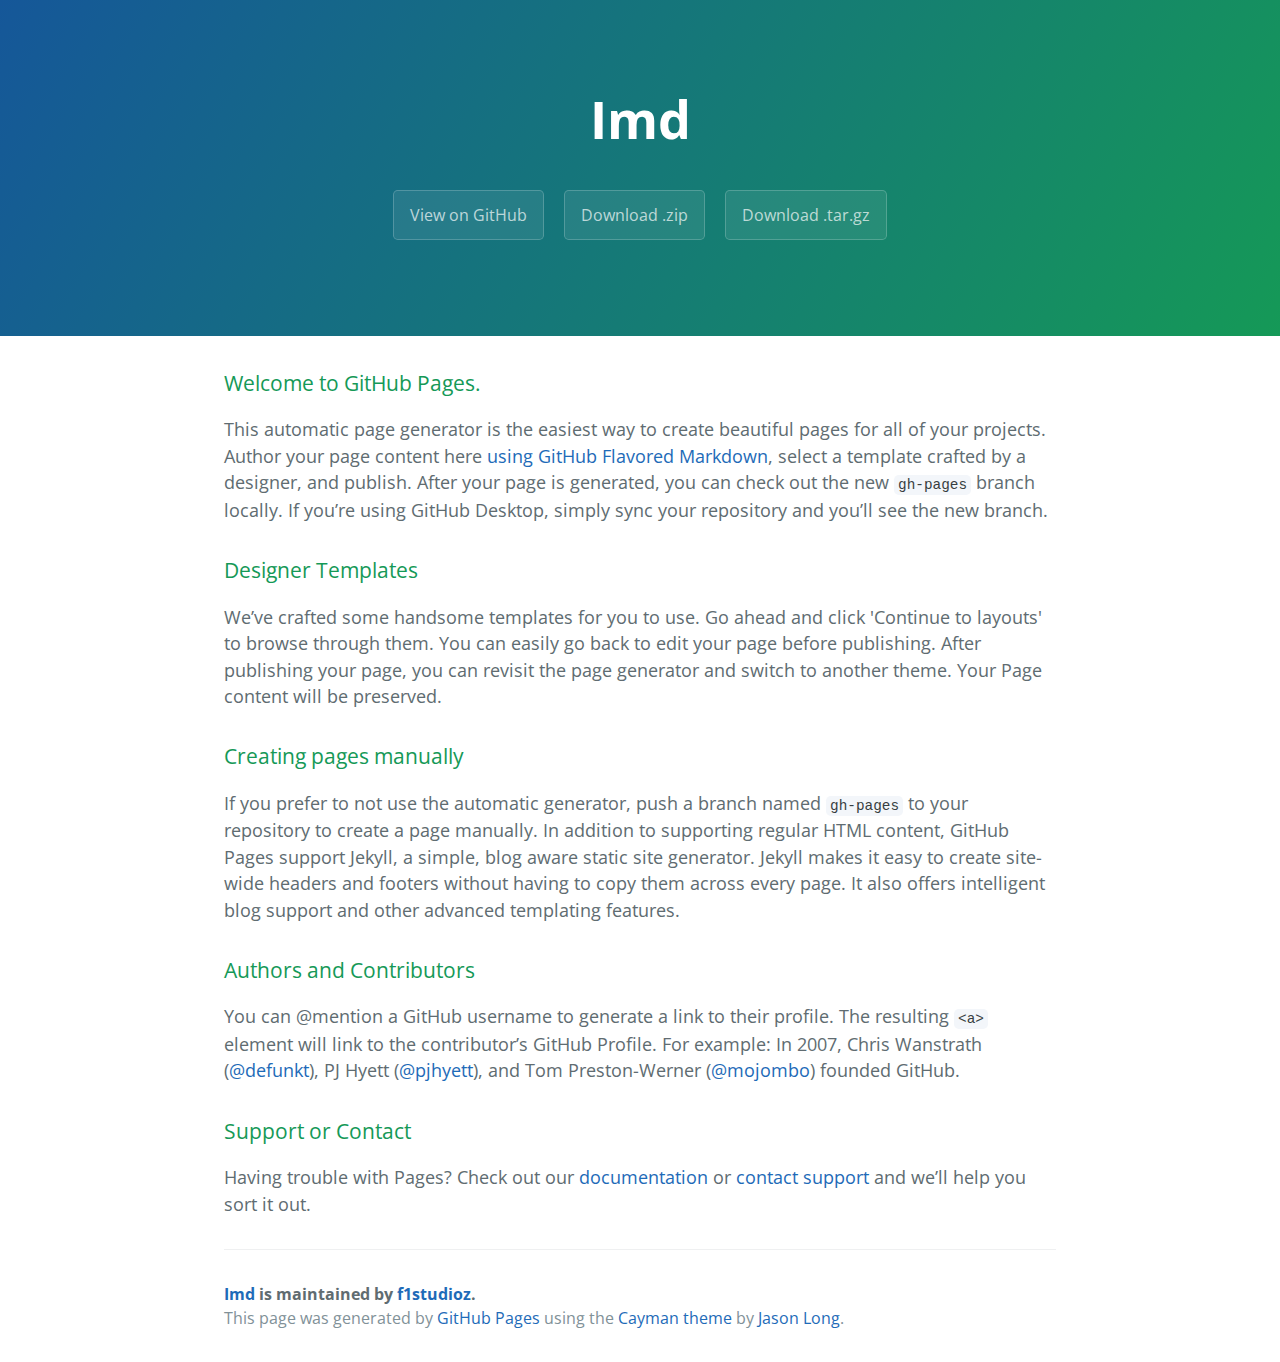
==== index.html @ 75d62f0d "Create gh-pages branch via GitHub" ====
<!DOCTYPE html>
<html lang="en-us">
  <head>
    <meta charset="UTF-8">
    <title>Imd by f1studioz</title>
    <meta name="viewport" content="width=device-width, initial-scale=1">
    <link rel="stylesheet" type="text/css" href="stylesheets/normalize.css" media="screen">
    <link href='https://fonts.googleapis.com/css?family=Open+Sans:400,700' rel='stylesheet' type='text/css'>
    <link rel="stylesheet" type="text/css" href="stylesheets/stylesheet.css" media="screen">
    <link rel="stylesheet" type="text/css" href="stylesheets/github-light.css" media="screen">
  </head>
  <body>
    <section class="page-header">
      <h1 class="project-name">Imd</h1>
      <h2 class="project-tagline"></h2>
      <a href="https://github.com/f1studioz/IMD" class="btn">View on GitHub</a>
      <a href="https://github.com/f1studioz/IMD/zipball/master" class="btn">Download .zip</a>
      <a href="https://github.com/f1studioz/IMD/tarball/master" class="btn">Download .tar.gz</a>
    </section>

    <section class="main-content">
      <h3>
<a id="welcome-to-github-pages" class="anchor" href="#welcome-to-github-pages" aria-hidden="true"><span aria-hidden="true" class="octicon octicon-link"></span></a>Welcome to GitHub Pages.</h3>

<p>This automatic page generator is the easiest way to create beautiful pages for all of your projects. Author your page content here <a href="https://guides.github.com/features/mastering-markdown/">using GitHub Flavored Markdown</a>, select a template crafted by a designer, and publish. After your page is generated, you can check out the new <code>gh-pages</code> branch locally. If you’re using GitHub Desktop, simply sync your repository and you’ll see the new branch.</p>

<h3>
<a id="designer-templates" class="anchor" href="#designer-templates" aria-hidden="true"><span aria-hidden="true" class="octicon octicon-link"></span></a>Designer Templates</h3>

<p>We’ve crafted some handsome templates for you to use. Go ahead and click 'Continue to layouts' to browse through them. You can easily go back to edit your page before publishing. After publishing your page, you can revisit the page generator and switch to another theme. Your Page content will be preserved.</p>

<h3>
<a id="creating-pages-manually" class="anchor" href="#creating-pages-manually" aria-hidden="true"><span aria-hidden="true" class="octicon octicon-link"></span></a>Creating pages manually</h3>

<p>If you prefer to not use the automatic generator, push a branch named <code>gh-pages</code> to your repository to create a page manually. In addition to supporting regular HTML content, GitHub Pages support Jekyll, a simple, blog aware static site generator. Jekyll makes it easy to create site-wide headers and footers without having to copy them across every page. It also offers intelligent blog support and other advanced templating features.</p>

<h3>
<a id="authors-and-contributors" class="anchor" href="#authors-and-contributors" aria-hidden="true"><span aria-hidden="true" class="octicon octicon-link"></span></a>Authors and Contributors</h3>

<p>You can @mention a GitHub username to generate a link to their profile. The resulting <code>&lt;a&gt;</code> element will link to the contributor’s GitHub Profile. For example: In 2007, Chris Wanstrath (<a href="https://github.com/defunkt" class="user-mention">@defunkt</a>), PJ Hyett (<a href="https://github.com/pjhyett" class="user-mention">@pjhyett</a>), and Tom Preston-Werner (<a href="https://github.com/mojombo" class="user-mention">@mojombo</a>) founded GitHub.</p>

<h3>
<a id="support-or-contact" class="anchor" href="#support-or-contact" aria-hidden="true"><span aria-hidden="true" class="octicon octicon-link"></span></a>Support or Contact</h3>

<p>Having trouble with Pages? Check out our <a href="https://help.github.com/pages">documentation</a> or <a href="https://github.com/contact">contact support</a> and we’ll help you sort it out.</p>

      <footer class="site-footer">
        <span class="site-footer-owner"><a href="https://github.com/f1studioz/IMD">Imd</a> is maintained by <a href="https://github.com/f1studioz">f1studioz</a>.</span>

        <span class="site-footer-credits">This page was generated by <a href="https://pages.github.com">GitHub Pages</a> using the <a href="https://github.com/jasonlong/cayman-theme">Cayman theme</a> by <a href="https://twitter.com/jasonlong">Jason Long</a>.</span>
      </footer>

    </section>

  
  </body>
</html>
---- stylesheets/stylesheet.css ----
* {
  box-sizing: border-box; }

body {
  padding: 0;
  margin: 0;
  font-family: "Open Sans", "Helvetica Neue", Helvetica, Arial, sans-serif;
  font-size: 16px;
  line-height: 1.5;
  color: #606c71; }

a {
  color: #1e6bb8;
  text-decoration: none; }
  a:hover {
    text-decoration: underline; }

.btn {
  display: inline-block;
  margin-bottom: 1rem;
  color: rgba(255, 255, 255, 0.7);
  background-color: rgba(255, 255, 255, 0.08);
  border-color: rgba(255, 255, 255, 0.2);
  border-style: solid;
  border-width: 1px;
  border-radius: 0.3rem;
  transition: color 0.2s, background-color 0.2s, border-color 0.2s; }
  .btn + .btn {
    margin-left: 1rem; }

.btn:hover {
  color: rgba(255, 255, 255, 0.8);
  text-decoration: none;
  background-color: rgba(255, 255, 255, 0.2);
  border-color: rgba(255, 255, 255, 0.3); }

@media screen and (min-width: 64em) {
  .btn {
    padding: 0.75rem 1rem; } }

@media screen and (min-width: 42em) and (max-width: 64em) {
  .btn {
    padding: 0.6rem 0.9rem;
    font-size: 0.9rem; } }

@media screen and (max-width: 42em) {
  .btn {
    display: block;
    width: 100%;
    padding: 0.75rem;
    font-size: 0.9rem; }
    .btn + .btn {
      margin-top: 1rem;
      margin-left: 0; } }

.page-header {
  color: #fff;
  text-align: center;
  background-color: #159957;
  background-image: linear-gradient(120deg, #155799, #159957); }

@media screen and (min-width: 64em) {
  .page-header {
    padding: 5rem 6rem; } }

@media screen and (min-width: 42em) and (max-width: 64em) {
  .page-header {
    padding: 3rem 4rem; } }

@media screen and (max-width: 42em) {
  .page-header {
    padding: 2rem 1rem; } }

.project-name {
  margin-top: 0;
  margin-bottom: 0.1rem; }

@media screen and (min-width: 64em) {
  .project-name {
    font-size: 3.25rem; } }

@media screen and (min-width: 42em) and (max-width: 64em) {
  .project-name {
    font-size: 2.25rem; } }

@media screen and (max-width: 42em) {
  .project-name {
    font-size: 1.75rem; } }

.project-tagline {
  margin-bottom: 2rem;
  font-weight: normal;
  opacity: 0.7; }

@media screen and (min-width: 64em) {
  .project-tagline {
    font-size: 1.25rem; } }

@media screen and (min-width: 42em) and (max-width: 64em) {
  .project-tagline {
    font-size: 1.15rem; } }

@media screen and (max-width: 42em) {
  .project-tagline {
    font-size: 1rem; } }

.main-content :first-child {
  margin-top: 0; }
.main-content img {
  max-width: 100%; }
.main-content h1, .main-content h2, .main-content h3, .main-content h4, .main-content h5, .main-content h6 {
  margin-top: 2rem;
  margin-bottom: 1rem;
  font-weight: normal;
  color: #159957; }
.main-content p {
  margin-bottom: 1em; }
.main-content code {
  padding: 2px 4px;
  font-family: Consolas, "Liberation Mono", Menlo, Courier, monospace;
  font-size: 0.9rem;
  color: #383e41;
  background-color: #f3f6fa;
  border-radius: 0.3rem; }
.main-content pre {
  padding: 0.8rem;
  margin-top: 0;
  margin-bottom: 1rem;
  font: 1rem Consolas, "Liberation Mono", Menlo, Courier, monospace;
  color: #567482;
  word-wrap: normal;
  background-color: #f3f6fa;
  border: solid 1px #dce6f0;
  border-radius: 0.3rem; }
  .main-content pre > code {
    padding: 0;
    margin: 0;
    font-size: 0.9rem;
    color: #567482;
    word-break: normal;
    white-space: pre;
    background: transparent;
    border: 0; }
.main-content .highlight {
  margin-bottom: 1rem; }
  .main-content .highlight pre {
    margin-bottom: 0;
    word-break: normal; }
.main-content .highlight pre, .main-content pre {
  padding: 0.8rem;
  overflow: auto;
  font-size: 0.9rem;
  line-height: 1.45;
  border-radius: 0.3rem; }
.main-content pre code, .main-content pre tt {
  display: inline;
  max-width: initial;
  padding: 0;
  margin: 0;
  overflow: initial;
  line-height: inherit;
  word-wrap: normal;
  background-color: transparent;
  border: 0; }
  .main-content pre code:before, .main-content pre code:after, .main-content pre tt:before, .main-content pre tt:after {
    content: normal; }
.main-content ul, .main-content ol {
  margin-top: 0; }
.main-content blockquote {
  padding: 0 1rem;
  margin-left: 0;
  color: #819198;
  border-left: 0.3rem solid #dce6f0; }
  .main-content blockquote > :first-child {
    margin-top: 0; }
  .main-content blockquote > :last-child {
    margin-bottom: 0; }
.main-content table {
  display: block;
  width: 100%;
  overflow: auto;
  word-break: normal;
  word-break: keep-all; }
  .main-content table th {
    font-weight: bold; }
  .main-content table th, .main-content table td {
    padding: 0.5rem 1rem;
    border: 1px solid #e9ebec; }
.main-content dl {
  padding: 0; }
  .main-content dl dt {
    padding: 0;
    margin-top: 1rem;
    font-size: 1rem;
    font-weight: bold; }
  .main-content dl dd {
    padding: 0;
    margin-bottom: 1rem; }
.main-content hr {
  height: 2px;
  padding: 0;
  margin: 1rem 0;
  background-color: #eff0f1;
  border: 0; }

@media screen and (min-width: 64em) {
  .main-content {
    max-width: 64rem;
    padding: 2rem 6rem;
    margin: 0 auto;
    font-size: 1.1rem; } }

@media screen and (min-width: 42em) and (max-width: 64em) {
  .main-content {
    padding: 2rem 4rem;
    font-size: 1.1rem; } }

@media screen and (max-width: 42em) {
  .main-content {
    padding: 2rem 1rem;
    font-size: 1rem; } }

.site-footer {
  padding-top: 2rem;
  margin-top: 2rem;
  border-top: solid 1px #eff0f1; }

.site-footer-owner {
  display: block;
  font-weight: bold; }

.site-footer-credits {
  color: #819198; }

@media screen and (min-width: 64em) {
  .site-footer {
    font-size: 1rem; } }

@media screen and (min-width: 42em) and (max-width: 64em) {
  .site-footer {
    font-size: 1rem; } }

@media screen and (max-width: 42em) {
  .site-footer {
    font-size: 0.9rem; } }
---- stylesheets/github-light.css ----
/*
The MIT License (MIT)

Copyright (c) 2016 GitHub, Inc.

Permission is hereby granted, free of charge, to any person obtaining a copy
of this software and associated documentation files (the "Software"), to deal
in the Software without restriction, including without limitation the rights
to use, copy, modify, merge, publish, distribute, sublicense, and/or sell
copies of the Software, and to permit persons to whom the Software is
furnished to do so, subject to the following conditions:

The above copyright notice and this permission notice shall be included in all
copies or substantial portions of the Software.

THE SOFTWARE IS PROVIDED "AS IS", WITHOUT WARRANTY OF ANY KIND, EXPRESS OR
IMPLIED, INCLUDING BUT NOT LIMITED TO THE WARRANTIES OF MERCHANTABILITY,
FITNESS FOR A PARTICULAR PURPOSE AND NONINFRINGEMENT. IN NO EVENT SHALL THE
AUTHORS OR COPYRIGHT HOLDERS BE LIABLE FOR ANY CLAIM, DAMAGES OR OTHER
LIABILITY, WHETHER IN AN ACTION OF CONTRACT, TORT OR OTHERWISE, ARISING FROM,
OUT OF OR IN CONNECTION WITH THE SOFTWARE OR THE USE OR OTHER DEALINGS IN THE
SOFTWARE.

*/

.pl-c /* comment */ {
  color: #969896;
}

.pl-c1 /* constant, variable.other.constant, support, meta.property-name, support.constant, support.variable, meta.module-reference, markup.raw, meta.diff.header */,
.pl-s .pl-v /* string variable */ {
  color: #0086b3;
}

.pl-e /* entity */,
.pl-en /* entity.name */ {
  color: #795da3;
}

.pl-smi /* variable.parameter.function, storage.modifier.package, storage.modifier.import, storage.type.java, variable.other */,
.pl-s .pl-s1 /* string source */ {
  color: #333;
}

.pl-ent /* entity.name.tag */ {
  color: #63a35c;
}

.pl-k /* keyword, storage, storage.type */ {
  color: #a71d5d;
}

.pl-s /* string */,
.pl-pds /* punctuation.definition.string, string.regexp.character-class */,
.pl-s .pl-pse .pl-s1 /* string punctuation.section.embedded source */,
.pl-sr /* string.regexp */,
.pl-sr .pl-cce /* string.regexp constant.character.escape */,
.pl-sr .pl-sre /* string.regexp source.ruby.embedded */,
.pl-sr .pl-sra /* string.regexp string.regexp.arbitrary-repitition */ {
  color: #183691;
}

.pl-v /* variable */ {
  color: #ed6a43;
}

.pl-id /* invalid.deprecated */ {
  color: #b52a1d;
}

.pl-ii /* invalid.illegal */ {
  color: #f8f8f8;
  background-color: #b52a1d;
}

.pl-sr .pl-cce /* string.regexp constant.character.escape */ {
  font-weight: bold;
  color: #63a35c;
}

.pl-ml /* markup.list */ {
  color: #693a17;
}

.pl-mh /* markup.heading */,
.pl-mh .pl-en /* markup.heading entity.name */,
.pl-ms /* meta.separator */ {
  font-weight: bold;
  color: #1d3e81;
}

.pl-mq /* markup.quote */ {
  color: #008080;
}

.pl-mi /* markup.italic */ {
  font-style: italic;
  color: #333;
}

.pl-mb /* markup.bold */ {
  font-weight: bold;
  color: #333;
}

.pl-md /* markup.deleted, meta.diff.header.from-file */ {
  color: #bd2c00;
  background-color: #ffecec;
}

.pl-mi1 /* markup.inserted, meta.diff.header.to-file */ {
  color: #55a532;
  background-color: #eaffea;
}

.pl-mdr /* meta.diff.range */ {
  font-weight: bold;
  color: #795da3;
}

.pl-mo /* meta.output */ {
  color: #1d3e81;
}
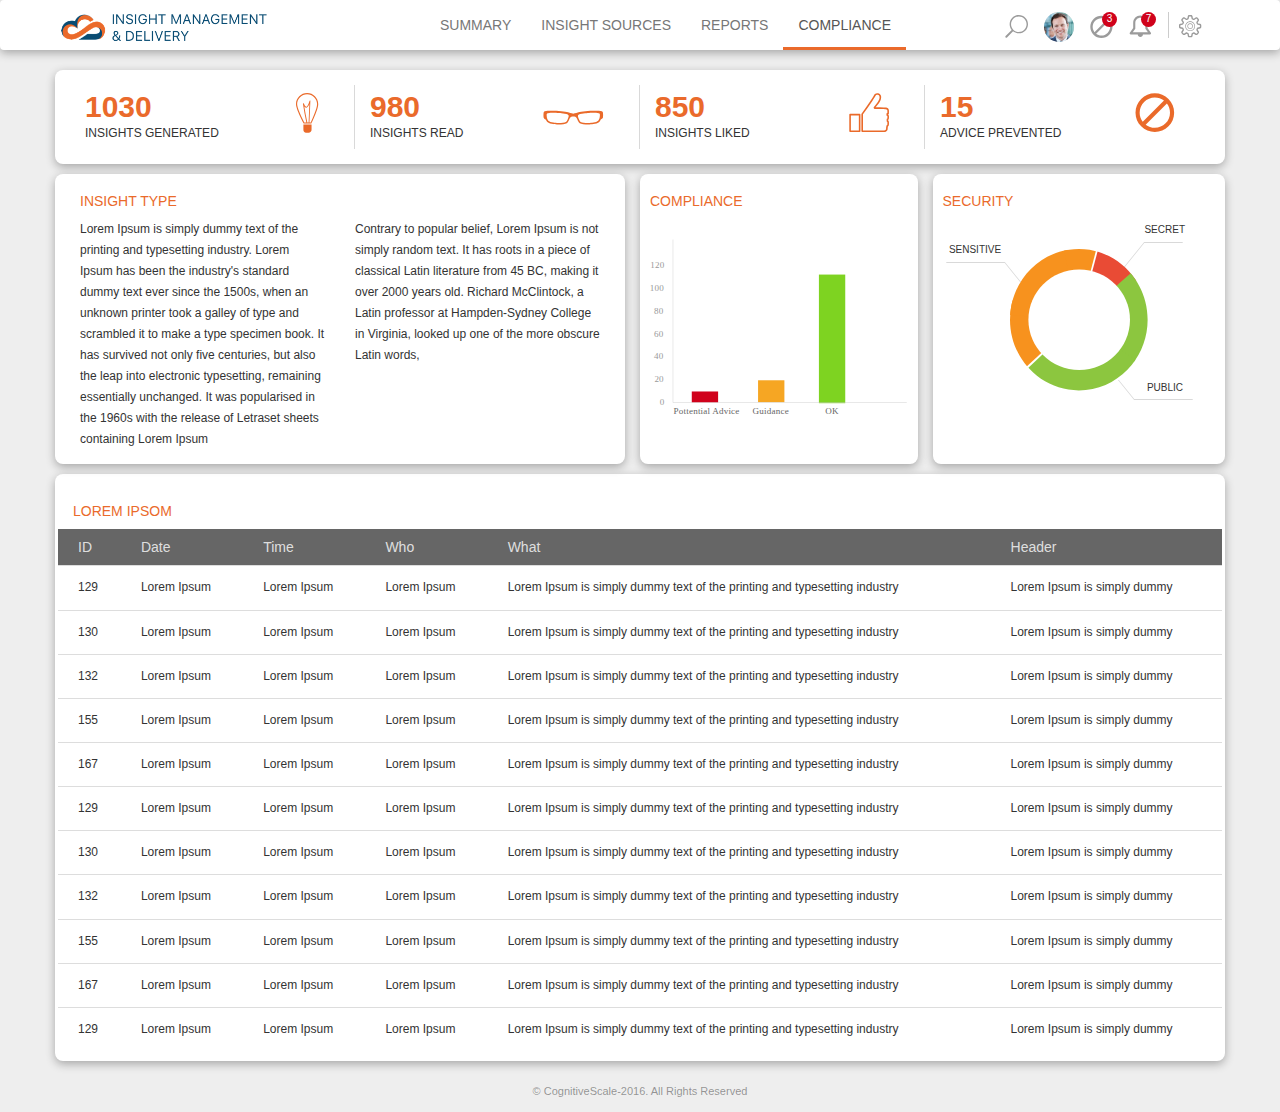
==== commit ae8f3f39: "Add files via upload" ====
--- a/index.html
+++ b/index.html
@@ -1,57 +1,252 @@
-<!DOCTYPE html>
-<html lang="en-us">
-  <head>
-    <meta charset="UTF-8">
-    <title>Imd by f1studioz</title>
-    <meta name="viewport" content="width=device-width, initial-scale=1">
-    <link rel="stylesheet" type="text/css" href="stylesheets/normalize.css" media="screen">
-    <link href='https://fonts.googleapis.com/css?family=Open+Sans:400,700' rel='stylesheet' type='text/css'>
-    <link rel="stylesheet" type="text/css" href="stylesheets/stylesheet.css" media="screen">
-    <link rel="stylesheet" type="text/css" href="stylesheets/github-light.css" media="screen">
-  </head>
-  <body>
-    <section class="page-header">
-      <h1 class="project-name">Imd</h1>
-      <h2 class="project-tagline"></h2>
-      <a href="https://github.com/f1studioz/IMD" class="btn">View on GitHub</a>
-      <a href="https://github.com/f1studioz/IMD/zipball/master" class="btn">Download .zip</a>
-      <a href="https://github.com/f1studioz/IMD/tarball/master" class="btn">Download .tar.gz</a>
-    </section>
-
-    <section class="main-content">
-      <h3>
-<a id="welcome-to-github-pages" class="anchor" href="#welcome-to-github-pages" aria-hidden="true"><span aria-hidden="true" class="octicon octicon-link"></span></a>Welcome to GitHub Pages.</h3>
-
-<p>This automatic page generator is the easiest way to create beautiful pages for all of your projects. Author your page content here <a href="https://guides.github.com/features/mastering-markdown/">using GitHub Flavored Markdown</a>, select a template crafted by a designer, and publish. After your page is generated, you can check out the new <code>gh-pages</code> branch locally. If you’re using GitHub Desktop, simply sync your repository and you’ll see the new branch.</p>
-
-<h3>
-<a id="designer-templates" class="anchor" href="#designer-templates" aria-hidden="true"><span aria-hidden="true" class="octicon octicon-link"></span></a>Designer Templates</h3>
-
-<p>We’ve crafted some handsome templates for you to use. Go ahead and click 'Continue to layouts' to browse through them. You can easily go back to edit your page before publishing. After publishing your page, you can revisit the page generator and switch to another theme. Your Page content will be preserved.</p>
-
-<h3>
-<a id="creating-pages-manually" class="anchor" href="#creating-pages-manually" aria-hidden="true"><span aria-hidden="true" class="octicon octicon-link"></span></a>Creating pages manually</h3>
-
-<p>If you prefer to not use the automatic generator, push a branch named <code>gh-pages</code> to your repository to create a page manually. In addition to supporting regular HTML content, GitHub Pages support Jekyll, a simple, blog aware static site generator. Jekyll makes it easy to create site-wide headers and footers without having to copy them across every page. It also offers intelligent blog support and other advanced templating features.</p>
-
-<h3>
-<a id="authors-and-contributors" class="anchor" href="#authors-and-contributors" aria-hidden="true"><span aria-hidden="true" class="octicon octicon-link"></span></a>Authors and Contributors</h3>
-
-<p>You can @mention a GitHub username to generate a link to their profile. The resulting <code>&lt;a&gt;</code> element will link to the contributor’s GitHub Profile. For example: In 2007, Chris Wanstrath (<a href="https://github.com/defunkt" class="user-mention">@defunkt</a>), PJ Hyett (<a href="https://github.com/pjhyett" class="user-mention">@pjhyett</a>), and Tom Preston-Werner (<a href="https://github.com/mojombo" class="user-mention">@mojombo</a>) founded GitHub.</p>
-
-<h3>
-<a id="support-or-contact" class="anchor" href="#support-or-contact" aria-hidden="true"><span aria-hidden="true" class="octicon octicon-link"></span></a>Support or Contact</h3>
-
-<p>Having trouble with Pages? Check out our <a href="https://help.github.com/pages">documentation</a> or <a href="https://github.com/contact">contact support</a> and we’ll help you sort it out.</p>
-
-      <footer class="site-footer">
-        <span class="site-footer-owner"><a href="https://github.com/f1studioz/IMD">Imd</a> is maintained by <a href="https://github.com/f1studioz">f1studioz</a>.</span>
-
-        <span class="site-footer-credits">This page was generated by <a href="https://pages.github.com">GitHub Pages</a> using the <a href="https://github.com/jasonlong/cayman-theme">Cayman theme</a> by <a href="https://twitter.com/jasonlong">Jason Long</a>.</span>
-      </footer>
-
-    </section>
-
-  
-  </body>
-</html>
+<!DOCTYPE html>
+<html lang="en">
+<head>
+    <meta charset="UTF-8">
+    <meta name="viewport" content="width=device-width, initial-scale=1.0">
+    <title>IMD</title>
+    <link href="https://fonts.googleapis.com/css?family=Lato" rel="stylesheet">
+    <link rel='stylesheet' href='css/bootstrap.css'>
+    <link rel='stylesheet' href='css/main.css'>
+</head>
+<body>
+    <header>
+        <nav class="navbar navbar-default">
+           <div class="container">
+            <div class="navbar-header">
+               <button type="button" class="navbar-toggle" data-toggle="collapse" data-target="#myNavbar">
+        <span class="icon-bar"></span>
+        <span class="icon-bar"></span>
+        <span class="icon-bar"></span> 
+      </button>
+                <a href='#' class="navbar-brand" >
+                    <img src="images/components/logo_white.png" class="img-responsive">
+                </a>
+            </div>
+              <div class="collapse navbar-collapse" id="myNavbar">
+            <ul class="nav navbar-nav navbar-center">
+                <li><a href='#'>Summary</a></li>
+                <li><a href='#'>Insight sources</a></li>
+                <li><a href='reports.html'>Reports</a></li>
+                <li class="active"><a href='#'>Compliance</a></li>
+                
+            </ul>
+              <ul class="nav navbar-nav navbar-right">
+                <li><a href='#'><img src='images/components/search.svg'></a></li>
+                <li><a href='#'><img src='images/components/user.svg'></a></li>
+                <li><a href='#'><img src='images/components/stop_grey.svg'></a>
+                    <span class="badge">3</span>
+                </li>
+                <li><a href='#'><img src='images/components/bell.svg'></a>
+                     <span class="badge">7</span>
+                </li>
+                <li><a href='#'><img src='images/components/settings.svg'></a></li>
+                
+            </ul>
+               </div>
+            </div>
+        </nav>
+    </header>
+     <section class="stats">
+        <div class="container">
+            <div class="row stat-container">
+                <div class="col-sm-3 stat-box">
+                   <div class="stat-text">
+                    <h2>1030</h2>
+                    <p>Insights Generated</p>
+                    </div>
+                    <img src="images/components/bulb.svg" class="img-responsive ">
+                </div>
+                
+                <div class="col-sm-3 stat-box">
+                   <div class="stat-text">
+                    <h2>980</h2>
+                    <p>Insights Read</p>
+                    </div>
+                    <img src="images/components/reading.svg" class="img-responsive ">
+                </div>
+                
+                <div class="col-sm-3 stat-box">
+                   <div class="stat-text">
+                    <h2>850</h2>
+                    <p>Insights Liked</p>
+                    </div>
+                    <img src="images/components/like.svg" class="img-responsive ">
+                </div>
+                
+                <div class="col-sm-3 stat-box">
+                   <div class="stat-text">
+                    <h2>15</h2>
+                    <p>Advice prevented</p>
+                    </div>
+                    <img src="images/components/stop.svg" class="img-responsive ">
+                </div>
+           
+            </div>
+        </div>
+    </section>
+    <section class="section-two-container">
+        <div class="container">
+            <div class="row">
+                <div class="col-md-6 insight-type-cont">
+                    <div class="row insight-type-box">
+                        <div class='col-md-6'>
+                            <h3>insight type</h3>
+                            <p>Lorem Ipsum is simply dummy text of the printing and typesetting industry. Lorem Ipsum has been the industry's standard dummy text ever since the 1500s, when an unknown printer took a galley of type and scrambled it to make a type specimen book. It has survived not only five centuries, but also the leap into electronic typesetting, remaining essentially unchanged. It was popularised in the 1960s with the release of Letraset sheets containing Lorem Ipsum</p>
+                        </div>
+                        <div class='col-md-6'>
+                            <p>Contrary to popular belief, Lorem Ipsum is not simply random text. It has roots in a piece of classical Latin literature from 45 BC, making it over 2000 years old. Richard McClintock, a Latin professor at Hampden-Sydney College in Virginia, looked up one of the more obscure Latin words,</p>
+                        </div>
+                    </div>
+                </div>
+                <div class="col-md-3 col-sm-6 insight-type-cont">
+                    <div class="row">
+                        <div class="col-xs-12 compliance-box">
+                            <h3>Compliance</h3>
+                              <img src='images/graphs/bar_graph.svg' class="img-responsive">
+                        </div>
+                    </div>
+                </div>
+                <div class="col-md-3 col-sm-6 insight-type-cont">
+                    <div class="row">
+                        <div class="col-xs-12 security-box">
+                            <h3>Security</h3>
+                            <div class="security-chart-content">
+                            <img src='images/graphs/piechart.svg' class="img-responsive">
+                            <div class="secret">
+                                <p class="chart-text">secret</p>
+                                <div></div>
+                            </div>
+                            <div class="sensitive">
+                                <p class="chart-text">sensitive</p>
+                                <div></div>
+                            </div>
+                            <div class="public">
+                                <p class="chart-text">public</p>
+                                <div></div>
+                            </div>
+                            </div>
+                        </div>
+                    </div>
+                </div>
+            </div>
+        </div>
+    </section>
+    <section class="table-section">
+        <div class="container">
+            <div class="row table-container">
+                <h3>Lorem ipsom</h3>
+                <div class="table-responsive">
+                    <table class="table">
+                        <thead>
+                            <tr>
+                                <th>ID</th>
+                                <th>Date</th>
+                                <th>Time</th>
+                                <th>Who</th>
+                                <th>What</th>
+                                <th>Header</th>
+                            </tr>
+                        </thead>
+                        <tbody>
+                            <tr>
+                                <td>129</td>
+                                <td>Lorem Ipsum</td>
+                                <td>Lorem Ipsum</td>
+                                <td>Lorem Ipsum</td>
+                                <td>Lorem Ipsum is simply dummy text of the printing and typesetting industry</td>
+                                <td>Lorem Ipsum is simply dummy</td>
+                            </tr>
+                            <tr>
+                                <td>130</td>
+                                <td>Lorem Ipsum</td>
+                                <td>Lorem Ipsum</td>
+                                <td>Lorem Ipsum</td>
+                                <td>Lorem Ipsum is simply dummy text of the printing and typesetting industry</td>
+                                <td>Lorem Ipsum is simply dummy</td>
+                            </tr>
+                            <tr>
+                                <td>132</td>
+                                <td>Lorem Ipsum</td>
+                                <td>Lorem Ipsum</td>
+                                <td>Lorem Ipsum</td>
+                                <td>Lorem Ipsum is simply dummy text of the printing and typesetting industry</td>
+                                <td>Lorem Ipsum is simply dummy</td>
+                            </tr>
+                            <tr>
+                                <td>155</td>
+                                <td>Lorem Ipsum</td>
+                                <td>Lorem Ipsum</td>
+                                <td>Lorem Ipsum</td>
+                                <td>Lorem Ipsum is simply dummy text of the printing and typesetting industry</td>
+                                <td>Lorem Ipsum is simply dummy</td>
+                            </tr>
+                            <tr>
+                                <td>167</td>
+                                <td>Lorem Ipsum</td>
+                                <td>Lorem Ipsum</td>
+                                <td>Lorem Ipsum</td>
+                                <td>Lorem Ipsum is simply dummy text of the printing and typesetting industry</td>
+                                <td>Lorem Ipsum is simply dummy</td>
+                            </tr>
+                            <tr>
+                                <td>129</td>
+                                <td>Lorem Ipsum</td>
+                                <td>Lorem Ipsum</td>
+                                <td>Lorem Ipsum</td>
+                                <td>Lorem Ipsum is simply dummy text of the printing and typesetting industry</td>
+                                <td>Lorem Ipsum is simply dummy</td>
+                            </tr>
+                             <tr>
+                                <td>130</td>
+                                <td>Lorem Ipsum</td>
+                                <td>Lorem Ipsum</td>
+                                <td>Lorem Ipsum</td>
+                                <td>Lorem Ipsum is simply dummy text of the printing and typesetting industry</td>
+                                <td>Lorem Ipsum is simply dummy</td>
+                            </tr>
+                             <tr>
+                                <td>132</td>
+                                <td>Lorem Ipsum</td>
+                                <td>Lorem Ipsum</td>
+                                <td>Lorem Ipsum</td>
+                                <td>Lorem Ipsum is simply dummy text of the printing and typesetting industry</td>
+                                <td>Lorem Ipsum is simply dummy</td>
+                            </tr>
+                             <tr>
+                                <td>155</td>
+                                <td>Lorem Ipsum</td>
+                                <td>Lorem Ipsum</td>
+                                <td>Lorem Ipsum</td>
+                                <td>Lorem Ipsum is simply dummy text of the printing and typesetting industry</td>
+                                <td>Lorem Ipsum is simply dummy</td>
+                            </tr>
+                             <tr>
+                                <td>167</td>
+                                <td>Lorem Ipsum</td>
+                                <td>Lorem Ipsum</td>
+                                <td>Lorem Ipsum</td>
+                                <td>Lorem Ipsum is simply dummy text of the printing and typesetting industry</td>
+                                <td>Lorem Ipsum is simply dummy</td>
+                            </tr>
+                             <tr>
+                                <td>129</td>
+                                <td>Lorem Ipsum</td>
+                                <td>Lorem Ipsum</td>
+                                <td>Lorem Ipsum</td>
+                                <td>Lorem Ipsum is simply dummy text of the printing and typesetting industry</td>
+                                <td>Lorem Ipsum is simply dummy</td>
+                            </tr>
+                        </tbody>
+                    </table>
+                </div>
+                
+            </div>
+        </div>
+    </section>
+    <footer>
+        <p>&copy; CognitiveScale-2016. All Rights Reserved </p>
+    </footer>
+    <script src='js/jquery.min.js'></script>
+    <script src='js/bootstrap.min.js'></script>
+</body>
+</html>--- a/css/main.css
+++ b/css/main.css
@@ -0,0 +1,341 @@
+body {
+  background: #eee;
+  font-family: Helvetica, Lato; }
+  body h2 {
+    font-weight: bolder; }
+  body h3 {
+    color: #ea6a2b;
+    font-size: 14px;
+    text-transform: uppercase; }
+  body p {
+    font-size: 12px;
+    line-height: 21px; }
+  body.dark {
+    background: #333 url("../images/background/dark-background.jpg") no-repeat; }
+
+header .navbar-default {
+  background: #fff;
+  border: none;
+  box-shadow: 0px 3px 10px rgba(0, 0, 0, 0.3); }
+  header .navbar-default .navbar-toggle {
+    border: none; }
+    header .navbar-default .navbar-toggle:hover {
+      background: none; }
+  header .navbar-default .navbar-brand {
+    padding: 0px; }
+    header .navbar-default .navbar-brand img {
+      width: 220px;
+      margin-top: 5px; }
+  header .navbar-default .navbar-nav.navbar-center {
+    margin-left: 150px; }
+    header .navbar-default .navbar-nav.navbar-center li a {
+      text-transform: uppercase; }
+      header .navbar-default .navbar-nav.navbar-center li a:after {
+        content: '';
+        position: absolute;
+        display: block;
+        height: 3px;
+        width: 0%;
+        transition: width 1s;
+        background: #ea6a2b;
+        margin: 0 auto;
+        left: 0px;
+        bottom: 0px;
+        right: 0px; }
+      header .navbar-default .navbar-nav.navbar-center li a:hover:after {
+        width: 100%; }
+    header .navbar-default .navbar-nav.navbar-center li.active a:after {
+      width: 100%; }
+  header .navbar-default .navbar-nav .active a {
+    background: none; }
+    header .navbar-default .navbar-nav .active a:hover {
+      background: none; }
+  header .navbar-default .navbar-nav.navbar-right li a {
+    padding-bottom: 0px;
+    padding-left: 8px;
+    padding-right: 8px; }
+  header .navbar-default .navbar-nav.navbar-right li img {
+    width: 23px; }
+  header .navbar-default .navbar-nav.navbar-right li:last-child a {
+    margin-left: 8px;
+    padding-left: 10px;
+    padding-top: 3px;
+    margin-top: 12px;
+    border-left: 1px solid rgba(0, 0, 0, 0.2); }
+  header .navbar-default .navbar-nav.navbar-right li:nth-child(2) img {
+    width: 30px;
+    margin-top: -3px; }
+  header .navbar-default .navbar-nav.navbar-right li:nth-child(3) {
+    position: relative; }
+  header .navbar-default .navbar-nav.navbar-right li:nth-child(4) {
+    position: relative; }
+  header .navbar-default .navbar-nav.navbar-right li .badge {
+    position: absolute;
+    top: 12px;
+    right: 4px;
+    background: #d0021b;
+    font-size: 10px;
+    font-weight: 100;
+    width: 15px;
+    height: 15px;
+    padding: 0px;
+    padding-top: 2px;
+    border-radius: 50px; }
+
+header.dark .navbar-default {
+  background: rgba(255, 255, 255, 0.06); }
+  header.dark .navbar-default .navbar-nav.navbar-center li a {
+    color: rgba(255, 255, 255, 0.8); }
+  header.dark .navbar-default .navbar-nav.navbar-right li:last-child a {
+    margin-left: 8px;
+    padding-left: 10px;
+    padding-top: 3px;
+    margin-top: 12px;
+    border-left: 1px solid rgba(255, 255, 255, 0.2); }
+
+section {
+  /******************************Stats Section******************************/
+  /**********************************Section 2****************************/
+  /***********************************************************************/ }
+  section.stats .stat-container {
+    background: #fff;
+    border-radius: 8px;
+    padding: 15px 15px;
+    box-shadow: 0px 3px 10px rgba(0, 0, 0, 0.3); }
+    section.stats .stat-container .stat-box {
+      padding: 5px 15px;
+      padding-right: 35px;
+      border-right: 1px solid rgba(0, 0, 0, 0.15); }
+      section.stats .stat-container .stat-box .stat-text {
+        float: left; }
+        section.stats .stat-container .stat-box .stat-text h2 {
+          color: #ea6a2b;
+          margin-top: 0px; }
+        section.stats .stat-container .stat-box .stat-text p {
+          text-transform: uppercase;
+          margin-top: -10px;
+          margin-bottom: 0px; }
+      section.stats .stat-container .stat-box img {
+        float: right;
+        margin-top: 3px; }
+      section.stats .stat-container .stat-box:last-child {
+        border-right: 0px; }
+      section.stats .stat-container .stat-box:nth-child(2) img {
+        margin-top: 20px; }
+  section.section-two-container {
+    margin-top: 10px; }
+    section.section-two-container .insight-type-cont {
+      padding-right: 30px; }
+      section.section-two-container .insight-type-cont .insight-type-box, section.section-two-container .insight-type-cont .compliance-box, section.section-two-container .insight-type-cont .security-box {
+        height: 290px;
+        padding: 0px 10px;
+        background: #fff;
+        border-radius: 8px;
+        box-shadow: 0px 3px 10px rgba(0, 0, 0, 0.3); }
+        section.section-two-container .insight-type-cont .insight-type-box .col-md-6:last-child, section.section-two-container .insight-type-cont .compliance-box .col-md-6:last-child, section.section-two-container .insight-type-cont .security-box .col-md-6:last-child {
+          margin-top: 45px; }
+      section.section-two-container .insight-type-cont .compliance-box img, section.section-two-container .insight-type-cont .security-box img {
+        margin-top: 30px; }
+      section.section-two-container .insight-type-cont .security-box {
+        text-align: center; }
+        section.section-two-container .insight-type-cont .security-box h3 {
+          text-align: left; }
+        section.section-two-container .insight-type-cont .security-box img {
+          display: inline-block;
+          margin-top: 30px;
+          margin-bottom: 30px; }
+        section.section-two-container .insight-type-cont .security-box .security-chart-content {
+          position: relative; }
+          section.section-two-container .insight-type-cont .security-box .security-chart-content .chart-text {
+            margin-bottom: 2px;
+            font-size: 10px;
+            text-transform: uppercase; }
+          section.section-two-container .insight-type-cont .security-box .security-chart-content .secret, section.section-two-container section.dark .insight-type-cont .security-box .security-chart-content .sensitive, section.dark section.section-two-container .insight-type-cont .security-box .security-chart-content .sensitive, section.section-two-container section.dark .insight-type-cont .security-box .security-chart-content .public, section.dark section.section-two-container .insight-type-cont .security-box .security-chart-content .public {
+            position: absolute;
+            top: 0px;
+            right: 30px; }
+            section.section-two-container .insight-type-cont .security-box .security-chart-content .secret div, section.section-two-container section.dark .insight-type-cont .security-box .security-chart-content .sensitive div, section.dark section.section-two-container .insight-type-cont .security-box .security-chart-content .sensitive div, section.section-two-container section.dark .insight-type-cont .security-box .security-chart-content .public div, section.dark section.section-two-container .insight-type-cont .security-box .security-chart-content .public div {
+              width: 39px;
+              height: 25px;
+              transform: skewX(-219deg);
+              border: 1px solid rgba(0, 0, 0, 0.15);
+              border-right: 0px;
+              border-bottom: 0px;
+              margin-left: -10px; }
+          section.section-two-container .insight-type-cont .security-box .security-chart-content .sensitive {
+            position: absolute;
+            top: 20px;
+            left: 30px; }
+            section.section-two-container .insight-type-cont .security-box .security-chart-content .sensitive .chart-text {
+              margin-bottom: 2px;
+              margin-left: -35px; }
+            section.section-two-container .insight-type-cont .security-box .security-chart-content .sensitive div {
+              width: 59px;
+              height: 20px;
+              transform: skewX(219deg);
+              border: 1px solid rgba(0, 0, 0, 0.15);
+              border-left: 0px;
+              border-bottom: 0px;
+              margin-left: -19px; }
+          section.section-two-container .insight-type-cont .security-box .security-chart-content .public {
+            position: absolute;
+            bottom: 21px;
+            right: 30px; }
+            section.section-two-container .insight-type-cont .security-box .security-chart-content .public .chart-text {
+              margin-bottom: 2px;
+              margin-left: 0px; }
+            section.section-two-container .insight-type-cont .security-box .security-chart-content .public div {
+              width: 59px;
+              height: 20px;
+              transform: skewX(219deg);
+              border: 1px solid rgba(0, 0, 0, 0.15);
+              border-right: 0px;
+              border-top: 0px;
+              margin-top: -20px;
+              margin-left: -19px; }
+      section.section-two-container .insight-type-cont:last-child {
+        padding-right: 15px; }
+  section.table-section .table-container {
+    background: #fff;
+    margin-top: 10px;
+    border-radius: 8px;
+    box-shadow: 0px 3px 10px rgba(0, 0, 0, 0.3);
+    padding: 10px 3px; }
+    section.table-section .table-container h3 {
+      margin-left: 15px; }
+    section.table-section .table-container .table {
+      margin-bottom: 0px; }
+      section.table-section .table-container .table thead {
+        margin: 0px 13px; }
+        section.table-section .table-container .table thead tr {
+          background: #666;
+          padding-left: 25px; }
+          section.table-section .table-container .table thead tr th {
+            font-weight: 100;
+            color: rgba(255, 255, 255, 0.8);
+            border-bottom: 0px;
+            padding-left: 20px; }
+      section.table-section .table-container .table tbody tr td {
+        padding: 13px;
+        padding-left: 20px;
+        font-size: 12px;
+        margin: -3px; }
+  section.reports {
+    padding-top: 20px; }
+    section.reports .yellow-box {
+      background: #fbb03b;
+      padding: 10px 15px;
+      box-shadow: 0px 3px 10px rgba(0, 0, 0, 0.3);
+      margin-bottom: 10px;
+      border-radius: 8px; }
+      section.reports .yellow-box h3 {
+        color: #000;
+        margin-top: 5px; }
+    section.reports .lorem-cont {
+      padding: 0px 10px;
+      margin-bottom: 10px; }
+      section.reports .lorem-cont .lorem-box {
+        padding: 15px 10px;
+        background: #fff;
+        border-radius: 8px;
+        box-shadow: 0px 3px 10px rgba(0, 0, 0, 0.3); }
+        section.reports .lorem-cont .lorem-box h3 {
+          margin-bottom: 30px;
+          float: left;
+          margin-top: 10px; }
+        section.reports .lorem-cont .lorem-box .globe {
+          float: right;
+          margin-top: 5px; }
+        section.reports .lorem-cont .lorem-box .footer {
+          margin-top: 30px; }
+          section.reports .lorem-cont .lorem-box .footer .date {
+            float: left; }
+          section.reports .lorem-cont .lorem-box .footer small {
+            margin-left: 10px; }
+          section.reports .lorem-cont .lorem-box .footer .eye {
+            float: right; }
+        section.reports .lorem-cont .lorem-box p {
+          clear: both; }
+          section.reports .lorem-cont .lorem-box p:last-child {
+            margin-bottom: 30px; }
+  section.dark .stat-container {
+    background: rgba(255, 255, 255, 0.05);
+    color: #fff; }
+    section.dark .stat-container .stat-box {
+      border-right-color: rgba(255, 255, 255, 0.35); }
+      section.dark .stat-container .stat-box .stat-text h2 {
+        color: #fff !important; }
+  section.dark .insight-type-cont .insight-type-box, section.dark .insight-type-cont .compliance-box, section.dark .insight-type-cont .security-box {
+    background: rgba(255, 255, 255, 0.05);
+    color: rgba(255, 255, 255, 0.6); }
+  section.dark .insight-type-cont .security-box .security-chart-content .secret div, section.dark .insight-type-cont .security-box .security-chart-content .sensitive div, section.dark .insight-type-cont .security-box .security-chart-content .public div {
+    border-color: rgba(255, 255, 255, 0.25); }
+  section.dark.table-section .table-container {
+    background: rgba(255, 255, 255, 0.05);
+    color: rgba(255, 255, 255, 0.6); }
+    section.dark.table-section .table-container .table thead tr {
+      background: rgba(102, 102, 102, 0.6); }
+    section.dark.table-section .table-container .table tbody tr td {
+      border-color: rgba(255, 255, 255, 0.25); }
+  section.dark.reports {
+    color: rgba(255, 255, 255, 0.6); }
+    section.dark.reports .yellow-box {
+      color: #333; }
+    section.dark.reports .lorem-cont .lorem-box {
+      background: rgba(255, 255, 255, 0.05); }
+
+footer {
+  margin-top: 20px;
+  text-align: center; }
+  footer p {
+    font-size: 11px;
+    color: rgba(0, 0, 0, 0.4); }
+  footer.dark p {
+    color: rgba(255, 255, 255, 0.4); }
+
+/*****************************Media Queries************************/
+@media (max-width: 768px) {
+  header .navbar-default .navbar-brand img {
+    width: 183px; }
+  header .navbar-default .navbar-nav.navbar-center {
+    margin-left: 58px; }
+  header .navbar-default .navbar-nav.navbar-right {
+    display: none; }
+  section.section-two-container .insight-type-cont {
+    padding-right: 15px; }
+    section.section-two-container .insight-type-cont:nth-child(2) {
+      padding-right: 20px; }
+    section.section-two-container .insight-type-cont .compliance-box, section.section-two-container .insight-type-cont .security-box {
+      margin-top: 10px; } }
+
+@media (max-width: 480px) {
+  .clear {
+    clear: both; }
+  header .navbar-nav.navbar-center {
+    margin-left: 0px !important; }
+    header .navbar-nav.navbar-center li a {
+      text-align: center; }
+      header .navbar-nav.navbar-center li a:hover {
+        color: #ea6a2b; }
+        header .navbar-nav.navbar-center li a:hover:after {
+          width: 0% !important; }
+    header .navbar-nav.navbar-center li.active a {
+      color: #ea6a2b; }
+      header .navbar-nav.navbar-center li.active a:after {
+        width: 0% !important; }
+  header .navbar-nav.navbar-right {
+    display: none; }
+  section.stats {
+    text-align: center; }
+    section.stats .stat-container .stat-box {
+      margin-bottom: 30px;
+      border: none;
+      padding-right: 15px; }
+      section.stats .stat-container .stat-box .stat-text {
+        float: none; }
+      section.stats .stat-container .stat-box img {
+        float: none;
+        margin-top: 10px;
+        display: inline-block; }
+  section.section-two-container .insight-type-cont .insight-type-box, section.section-two-container .insight-type-cont .compliance-box, section.section-two-container .insight-type-cont .security-box {
+    height: auto; } }
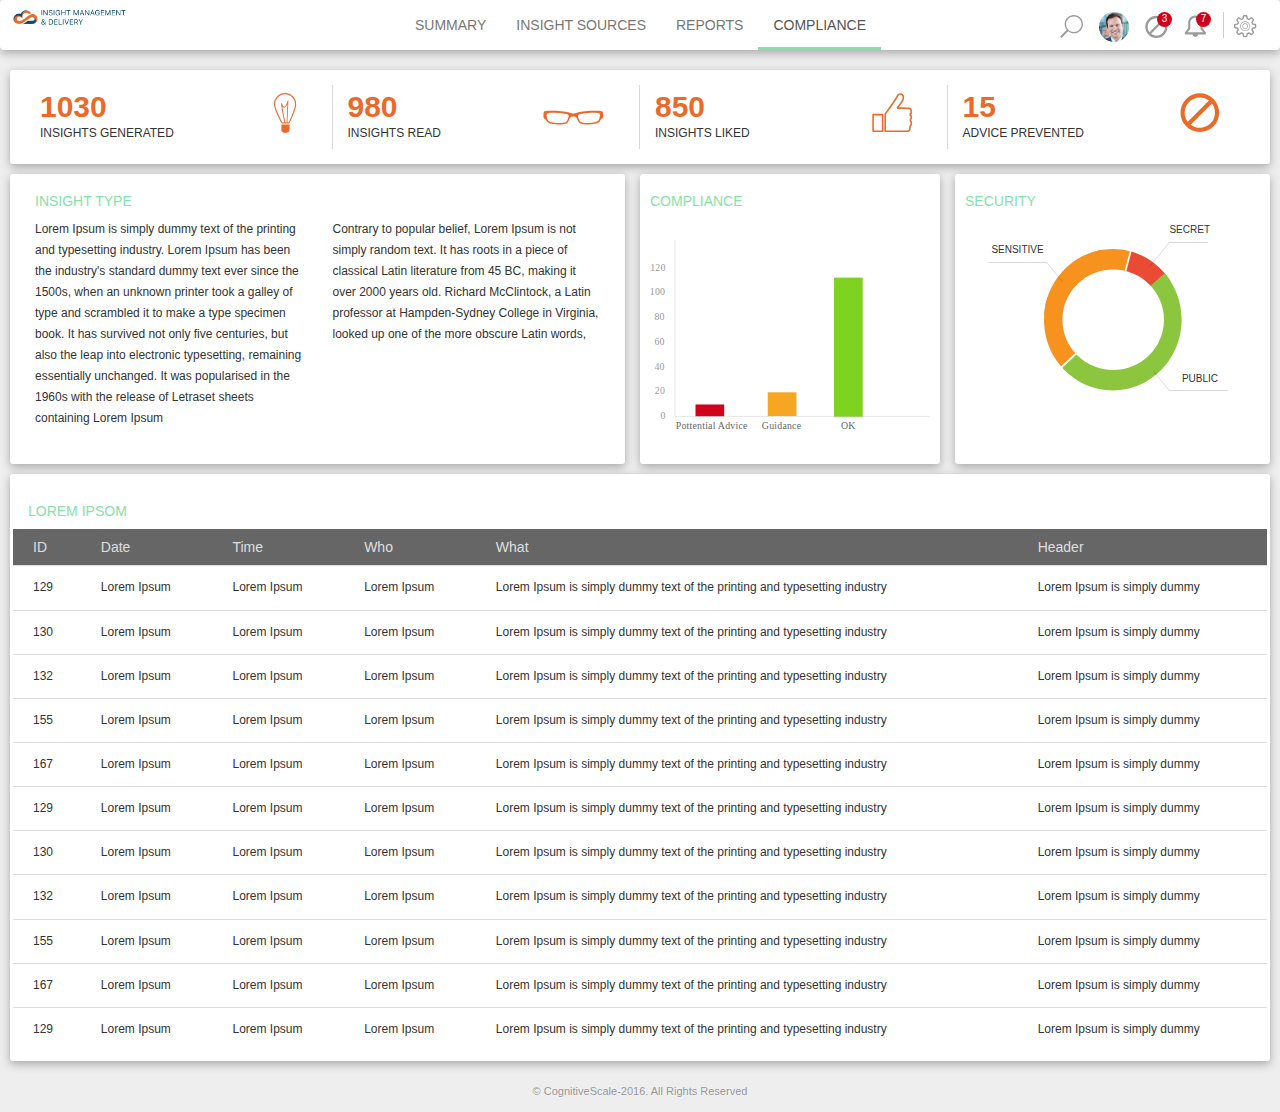
==== commit 4178b36d: "Add files via upload" ====
--- a/index.html
+++ b/index.html
@@ -1,5 +1,6 @@
 <!DOCTYPE html>
 <html lang="en">
+
 <head>
     <meta charset="UTF-8">
     <meta name="viewport" content="width=device-width, initial-scale=1.0">
@@ -8,84 +9,93 @@
     <link rel='stylesheet' href='css/bootstrap.css'>
     <link rel='stylesheet' href='css/main.css'>
 </head>
+
 <body>
     <header>
         <nav class="navbar navbar-default">
-           <div class="container">
-            <div class="navbar-header">
-               <button type="button" class="navbar-toggle" data-toggle="collapse" data-target="#myNavbar">
-        <span class="icon-bar"></span>
-        <span class="icon-bar"></span>
-        <span class="icon-bar"></span> 
-      </button>
-                <a href='#' class="navbar-brand" >
-                    <img src="images/components/logo_white.png" class="img-responsive">
-                </a>
-            </div>
-              <div class="collapse navbar-collapse" id="myNavbar">
-            <ul class="nav navbar-nav navbar-center">
-                <li><a href='#'>Summary</a></li>
-                <li><a href='#'>Insight sources</a></li>
-                <li><a href='reports.html'>Reports</a></li>
-                <li class="active"><a href='#'>Compliance</a></li>
-                
-            </ul>
-              <ul class="nav navbar-nav navbar-right">
-                <li><a href='#'><img src='images/components/search.svg'></a></li>
-                <li><a href='#'><img src='images/components/user.svg'></a></li>
-                <li><a href='#'><img src='images/components/stop_grey.svg'></a>
-                    <span class="badge">3</span>
-                </li>
-                <li><a href='#'><img src='images/components/bell.svg'></a>
-                     <span class="badge">7</span>
-                </li>
-                <li><a href='#'><img src='images/components/settings.svg'></a></li>
-                
-            </ul>
-               </div>
+            <div class="container-fluid">
+                <div class="navbar-header">
+                    <button type="button" class="navbar-toggle" data-toggle="collapse" data-target="#myNavbar">
+                        <span class="icon-bar"></span>
+                        <span class="icon-bar"></span>
+                        <span class="icon-bar"></span>
+                    </button>
+                    <a href='#' class="navbar-brand">
+                        <img src="images/components/logo_white.png" class="img-responsive">
+                    </a>
+                </div>
+                <div class="collapse navbar-collapse" id="myNavbar">
+                    <ul class="nav navbar-nav navbar-center">
+                        <li><a href='summary.html'>Summary</a></li>
+                        <li><a href='#'>Insight sources</a></li>
+                        <li><a href='reports.html'>Reports</a></li>
+                        <li class="active"><a href='#'>Compliance</a></li>
+
+                    </ul>
+                    <ul class="nav navbar-nav navbar-right">
+                        <li>
+                            <a href='#'><img src='images/components/search.svg'></a>
+                        </li>
+                        <li>
+                            <a href='#'><img src='images/components/user.svg'></a>
+                        </li>
+                        <li>
+                            <a href='#'><img src='images/components/stop_grey.svg'></a>
+                            <span class="badge">3</span>
+                        </li>
+                        <li>
+                            <a href='#'><img src='images/components/bell.svg'></a>
+                            <span class="badge">7</span>
+                        </li>
+                        <li>
+                            <a href='#'><img src='images/components/settings.svg'></a>
+                        </li>
+
+                    </ul>
+                </div>
             </div>
         </nav>
     </header>
-     <section class="stats">
-        <div class="container">
+    <section class="stats">
+        <div class="container-fluid">
             <div class="row stat-container">
                 <div class="col-sm-3 stat-box">
-                   <div class="stat-text">
-                    <h2>1030</h2>
-                    <p>Insights Generated</p>
+                    <div class="stat-text">
+                        <h2>1030</h2>
+                        <p>Insights Generated</p>
                     </div>
                     <img src="images/components/bulb.svg" class="img-responsive ">
                 </div>
-                
-                <div class="col-sm-3 stat-box">
-                   <div class="stat-text">
-                    <h2>980</h2>
-                    <p>Insights Read</p>
+
+                <div class="col-sm-3 stat-box">
+                    <div class="stat-text">
+                        <h2>980</h2>
+                        <p>Insights Read</p>
                     </div>
                     <img src="images/components/reading.svg" class="img-responsive ">
                 </div>
-                
-                <div class="col-sm-3 stat-box">
-                   <div class="stat-text">
-                    <h2>850</h2>
-                    <p>Insights Liked</p>
+
+                <div class="col-sm-3 stat-box">
+                    <div class="stat-text">
+                        <h2>850</h2>
+                        <p>Insights Liked</p>
                     </div>
                     <img src="images/components/like.svg" class="img-responsive ">
                 </div>
-                
-                <div class="col-sm-3 stat-box">
-                   <div class="stat-text">
-                    <h2>15</h2>
-                    <p>Advice prevented</p>
+
+                <div class="col-sm-3 stat-box">
+                    <div class="stat-text">
+                        <h2>15</h2>
+                        <p>Advice prevented</p>
                     </div>
                     <img src="images/components/stop.svg" class="img-responsive ">
                 </div>
-           
+
             </div>
         </div>
     </section>
     <section class="section-two-container">
-        <div class="container">
+        <div class="container-fluid">
             <div class="row">
                 <div class="col-md-6 insight-type-cont">
                     <div class="row insight-type-box">
@@ -102,7 +112,7 @@
                     <div class="row">
                         <div class="col-xs-12 compliance-box">
                             <h3>Compliance</h3>
-                              <img src='images/graphs/bar_graph.svg' class="img-responsive">
+                            <img src='images/graphs/bar_graph.svg' class="img-responsive">
                         </div>
                     </div>
                 </div>
@@ -111,19 +121,19 @@
                         <div class="col-xs-12 security-box">
                             <h3>Security</h3>
                             <div class="security-chart-content">
-                            <img src='images/graphs/piechart.svg' class="img-responsive">
-                            <div class="secret">
-                                <p class="chart-text">secret</p>
-                                <div></div>
-                            </div>
-                            <div class="sensitive">
-                                <p class="chart-text">sensitive</p>
-                                <div></div>
-                            </div>
-                            <div class="public">
-                                <p class="chart-text">public</p>
-                                <div></div>
-                            </div>
+                                <img src='images/graphs/piechart.svg' class="img-responsive">
+                                <div class="secret">
+                                    <p class="chart-text">secret</p>
+                                    <div></div>
+                                </div>
+                                <div class="sensitive">
+                                    <p class="chart-text">sensitive</p>
+                                    <div></div>
+                                </div>
+                                <div class="public">
+                                    <p class="chart-text">public</p>
+                                    <div></div>
+                                </div>
                             </div>
                         </div>
                     </div>
@@ -132,7 +142,7 @@
         </div>
     </section>
     <section class="table-section">
-        <div class="container">
+        <div class="container-fluid">
             <div class="row table-container">
                 <h3>Lorem ipsom</h3>
                 <div class="table-responsive">
@@ -196,7 +206,7 @@
                                 <td>Lorem Ipsum is simply dummy text of the printing and typesetting industry</td>
                                 <td>Lorem Ipsum is simply dummy</td>
                             </tr>
-                             <tr>
+                            <tr>
                                 <td>130</td>
                                 <td>Lorem Ipsum</td>
                                 <td>Lorem Ipsum</td>
@@ -204,7 +214,7 @@
                                 <td>Lorem Ipsum is simply dummy text of the printing and typesetting industry</td>
                                 <td>Lorem Ipsum is simply dummy</td>
                             </tr>
-                             <tr>
+                            <tr>
                                 <td>132</td>
                                 <td>Lorem Ipsum</td>
                                 <td>Lorem Ipsum</td>
@@ -212,7 +222,7 @@
                                 <td>Lorem Ipsum is simply dummy text of the printing and typesetting industry</td>
                                 <td>Lorem Ipsum is simply dummy</td>
                             </tr>
-                             <tr>
+                            <tr>
                                 <td>155</td>
                                 <td>Lorem Ipsum</td>
                                 <td>Lorem Ipsum</td>
@@ -220,7 +230,7 @@
                                 <td>Lorem Ipsum is simply dummy text of the printing and typesetting industry</td>
                                 <td>Lorem Ipsum is simply dummy</td>
                             </tr>
-                             <tr>
+                            <tr>
                                 <td>167</td>
                                 <td>Lorem Ipsum</td>
                                 <td>Lorem Ipsum</td>
@@ -228,7 +238,7 @@
                                 <td>Lorem Ipsum is simply dummy text of the printing and typesetting industry</td>
                                 <td>Lorem Ipsum is simply dummy</td>
                             </tr>
-                             <tr>
+                            <tr>
                                 <td>129</td>
                                 <td>Lorem Ipsum</td>
                                 <td>Lorem Ipsum</td>
@@ -239,7 +249,7 @@
                         </tbody>
                     </table>
                 </div>
-                
+
             </div>
         </div>
     </section>
@@ -249,4 +259,5 @@
     <script src='js/jquery.min.js'></script>
     <script src='js/bootstrap.min.js'></script>
 </body>
+
 </html>--- a/css/main.css
+++ b/css/main.css
@@ -4,14 +4,42 @@
   body h2 {
     font-weight: bolder; }
   body h3 {
-    color: #ea6a2b;
+    color: #87dfab;
     font-size: 14px;
     text-transform: uppercase; }
   body p {
     font-size: 12px;
     line-height: 21px; }
   body.dark {
-    background: #333 url("../images/background/dark-background.jpg") no-repeat; }
+    background: #333 url("../images/background/dark-background.jpg") no-repeat;
+    background-size: cover;
+    /* &:before{
+            content: '';
+            position: absolute;
+            background: #000;
+            width:100%;
+           height: 100%;
+            top:0px;
+            opacity: 0.8;
+            left: 0px;
+        }*/ }
+  body .table {
+    margin-bottom: 0px; }
+    body .table thead {
+      margin: 0px 13px; }
+      body .table thead tr {
+        background: #666;
+        padding-left: 25px; }
+        body .table thead tr th {
+          font-weight: 100;
+          color: rgba(255, 255, 255, 0.8);
+          border-bottom: 0px;
+          padding-left: 20px; }
+    body .table tbody tr td {
+      padding: 13px;
+      padding-left: 20px;
+      font-size: 12px;
+      margin: -3px; }
 
 header .navbar-default {
   background: #fff;
@@ -24,10 +52,11 @@
   header .navbar-default .navbar-brand {
     padding: 0px; }
     header .navbar-default .navbar-brand img {
-      width: 220px;
-      margin-top: 5px; }
+      width: 120px;
+      margin-top: 5px;
+      margin-left: 10px; }
   header .navbar-default .navbar-nav.navbar-center {
-    margin-left: 150px; }
+    margin-left: 270px; }
     header .navbar-default .navbar-nav.navbar-center li a {
       text-transform: uppercase; }
       header .navbar-default .navbar-nav.navbar-center li a:after {
@@ -37,18 +66,18 @@
         height: 3px;
         width: 0%;
         transition: width 1s;
-        background: #ea6a2b;
+        background: #87dfab;
         margin: 0 auto;
         left: 0px;
         bottom: 0px;
         right: 0px; }
       header .navbar-default .navbar-nav.navbar-center li a:hover:after {
         width: 100%; }
-    header .navbar-default .navbar-nav.navbar-center li.active a:after {
+    header .navbar-default .navbar-nav.navbar-center li.active a:after, header .navbar-default .navbar-nav.navbar-center section .btn-group li.btn:active a:after, section .btn-group header .navbar-default .navbar-nav.navbar-center li.btn:active a:after {
       width: 100%; }
-  header .navbar-default .navbar-nav .active a {
+  header .navbar-default .navbar-nav .active a, header .navbar-default .navbar-nav section .btn-group .btn:active a, section .btn-group header .navbar-default .navbar-nav .btn:active a {
     background: none; }
-    header .navbar-default .navbar-nav .active a:hover {
+    header .navbar-default .navbar-nav .active a:hover, header .navbar-default .navbar-nav section .btn-group .btn:active a:hover, section .btn-group header .navbar-default .navbar-nav .btn:active a:hover {
       background: none; }
   header .navbar-default .navbar-nav.navbar-right li a {
     padding-bottom: 0px;
@@ -94,12 +123,41 @@
     border-left: 1px solid rgba(255, 255, 255, 0.2); }
 
 section {
+  padding: 0px 10px;
   /******************************Stats Section******************************/
   /**********************************Section 2****************************/
   /***********************************************************************/ }
+  section .btn-yellow {
+    background: #fbb03b;
+    color: #333;
+    padding: 2px 25px; }
+    section .btn-yellow:hover {
+      border: 1px solid #fbb03b;
+      color: #fbb03b;
+      background: none; }
+  section .btn-group.bootstrap-select {
+    margin-left: 124px !important;
+    margin-top: 5px; }
+  section .btn-group .btn.btn-info {
+    background: none;
+    color: rgba(0, 0, 0, 0.6);
+    border: none;
+    border-bottom: 1px solid rgba(0, 0, 0, 0.2);
+    border-radius: 0px; }
+  section .btn-group .btn.active, section .btn-group .btn:active {
+    box-shadow: none; }
+  section .btn-group span.bs-caret {
+    color: rgba(0, 0, 0, 0.6);
+    margin-left: 50px; }
+  section .btn-group.open .dropdown-toggle {
+    box-shadow: none !important; }
+    section .btn-group.open .dropdown-toggle.btn-info:hover {
+      background: none !important; }
+  section .btn-group .dropdown-menu a:focus {
+    outline: none; }
   section.stats .stat-container {
     background: #fff;
-    border-radius: 8px;
+    border-radius: 3px;
     padding: 15px 15px;
     box-shadow: 0px 3px 10px rgba(0, 0, 0, 0.3); }
     section.stats .stat-container .stat-box {
@@ -109,7 +167,7 @@
       section.stats .stat-container .stat-box .stat-text {
         float: left; }
         section.stats .stat-container .stat-box .stat-text h2 {
-          color: #ea6a2b;
+          color: #ea6a2a;
           margin-top: 0px; }
         section.stats .stat-container .stat-box .stat-text p {
           text-transform: uppercase;
@@ -130,7 +188,7 @@
         height: 290px;
         padding: 0px 10px;
         background: #fff;
-        border-radius: 8px;
+        border-radius: 3px;
         box-shadow: 0px 3px 10px rgba(0, 0, 0, 0.3); }
         section.section-two-container .insight-type-cont .insight-type-box .col-md-6:last-child, section.section-two-container .insight-type-cont .compliance-box .col-md-6:last-child, section.section-two-container .insight-type-cont .security-box .col-md-6:last-child {
           margin-top: 45px; }
@@ -153,7 +211,7 @@
           section.section-two-container .insight-type-cont .security-box .security-chart-content .secret, section.section-two-container section.dark .insight-type-cont .security-box .security-chart-content .sensitive, section.dark section.section-two-container .insight-type-cont .security-box .security-chart-content .sensitive, section.section-two-container section.dark .insight-type-cont .security-box .security-chart-content .public, section.dark section.section-two-container .insight-type-cont .security-box .security-chart-content .public {
             position: absolute;
             top: 0px;
-            right: 30px; }
+            right: 50px; }
             section.section-two-container .insight-type-cont .security-box .security-chart-content .secret div, section.section-two-container section.dark .insight-type-cont .security-box .security-chart-content .sensitive div, section.dark section.section-two-container .insight-type-cont .security-box .security-chart-content .sensitive div, section.section-two-container section.dark .insight-type-cont .security-box .security-chart-content .public div, section.dark section.section-two-container .insight-type-cont .security-box .security-chart-content .public div {
               width: 39px;
               height: 25px;
@@ -165,7 +223,7 @@
           section.section-two-container .insight-type-cont .security-box .security-chart-content .sensitive {
             position: absolute;
             top: 20px;
-            left: 30px; }
+            left: 50px; }
             section.section-two-container .insight-type-cont .security-box .security-chart-content .sensitive .chart-text {
               margin-bottom: 2px;
               margin-left: -35px; }
@@ -179,8 +237,8 @@
               margin-left: -19px; }
           section.section-two-container .insight-type-cont .security-box .security-chart-content .public {
             position: absolute;
-            bottom: 21px;
-            right: 30px; }
+            bottom: 30px;
+            right: 40px; }
             section.section-two-container .insight-type-cont .security-box .security-chart-content .public .chart-text {
               margin-bottom: 2px;
               margin-left: 0px; }
@@ -198,7 +256,7 @@
   section.table-section .table-container {
     background: #fff;
     margin-top: 10px;
-    border-radius: 8px;
+    border-radius: 3px;
     box-shadow: 0px 3px 10px rgba(0, 0, 0, 0.3);
     padding: 10px 3px; }
     section.table-section .table-container h3 {
@@ -227,7 +285,7 @@
       padding: 10px 15px;
       box-shadow: 0px 3px 10px rgba(0, 0, 0, 0.3);
       margin-bottom: 10px;
-      border-radius: 8px; }
+      border-radius: 3px; }
       section.reports .yellow-box h3 {
         color: #000;
         margin-top: 5px; }
@@ -237,7 +295,7 @@
       section.reports .lorem-cont .lorem-box {
         padding: 15px 10px;
         background: #fff;
-        border-radius: 8px;
+        border-radius: 3px;
         box-shadow: 0px 3px 10px rgba(0, 0, 0, 0.3); }
         section.reports .lorem-cont .lorem-box h3 {
           margin-bottom: 30px;
@@ -258,20 +316,214 @@
           clear: both; }
           section.reports .lorem-cont .lorem-box p:last-child {
             margin-bottom: 30px; }
+  section.summary-section-top .graph-container .outer-box-cont {
+    padding-left: 22px; }
+    section.summary-section-top .graph-container .outer-box-cont .pie-chart-box, section.summary-section-top .graph-container .outer-box-cont .insight-view, section.summary-section-top .graph-container .outer-box-cont .bar-chart-box, section.summary-section-top .graph-container .outer-box-cont .share-box {
+      height: 300px;
+      padding: 0px 10px;
+      background: #fff;
+      border-radius: 3px;
+      box-shadow: 0px 3px 10px rgba(0, 0, 0, 0.3);
+      margin-top: 10px; }
+      section.summary-section-top .graph-container .outer-box-cont .pie-chart-box img, section.summary-section-top .graph-container .outer-box-cont .insight-view img, section.summary-section-top .graph-container .outer-box-cont .bar-chart-box img, section.summary-section-top .graph-container .outer-box-cont .share-box img {
+        margin-top: 50px; }
+      section.summary-section-top .graph-container .outer-box-cont .pie-chart-box p, section.summary-section-top .graph-container .outer-box-cont .insight-view p, section.summary-section-top .graph-container .outer-box-cont .bar-chart-box p, section.summary-section-top .graph-container .outer-box-cont .share-box p {
+        font-size: 12px;
+        color: rgba(0, 0, 0, 0.6); }
+        section.summary-section-top .graph-container .outer-box-cont .pie-chart-box p .badge, section.summary-section-top .graph-container .outer-box-cont .insight-view p .badge, section.summary-section-top .graph-container .outer-box-cont .bar-chart-box p .badge, section.summary-section-top .graph-container .outer-box-cont .share-box p .badge {
+          display: inline-table;
+          width: 10px;
+          height: 10px;
+          border-radius: 50px;
+          padding: 0px;
+          min-width: none;
+          margin-right: 5px;
+          margin-top: -2px; }
+          section.summary-section-top .graph-container .outer-box-cont .pie-chart-box p .badge.green, section.summary-section-top .graph-container .outer-box-cont .insight-view p .badge.green, section.summary-section-top .graph-container .outer-box-cont .bar-chart-box p .badge.green, section.summary-section-top .graph-container .outer-box-cont .share-box p .badge.green {
+            background: #8cc63f; }
+          section.summary-section-top .graph-container .outer-box-cont .pie-chart-box p .badge.orange, section.summary-section-top .graph-container .outer-box-cont .insight-view p .badge.orange, section.summary-section-top .graph-container .outer-box-cont .bar-chart-box p .badge.orange, section.summary-section-top .graph-container .outer-box-cont .share-box p .badge.orange {
+            background: #f7921e; }
+          section.summary-section-top .graph-container .outer-box-cont .pie-chart-box p .badge.red, section.summary-section-top .graph-container .outer-box-cont .insight-view p .badge.red, section.summary-section-top .graph-container .outer-box-cont .bar-chart-box p .badge.red, section.summary-section-top .graph-container .outer-box-cont .share-box p .badge.red {
+            background: #e94b35; }
+          section.summary-section-top .graph-container .outer-box-cont .pie-chart-box p .badge.black, section.summary-section-top .graph-container .outer-box-cont .insight-view p .badge.black, section.summary-section-top .graph-container .outer-box-cont .bar-chart-box p .badge.black, section.summary-section-top .graph-container .outer-box-cont .share-box p .badge.black {
+            background: #4a4a4a; }
+        section.summary-section-top .graph-container .outer-box-cont .pie-chart-box p .number, section.summary-section-top .graph-container .outer-box-cont .insight-view p .number, section.summary-section-top .graph-container .outer-box-cont .bar-chart-box p .number, section.summary-section-top .graph-container .outer-box-cont .share-box p .number {
+          margin-left: 2px; }
+          section.summary-section-top .graph-container .outer-box-cont .pie-chart-box p .number.ml-set, section.summary-section-top .graph-container .outer-box-cont .insight-view p .number.ml-set, section.summary-section-top .graph-container .outer-box-cont .bar-chart-box p .number.ml-set, section.summary-section-top .graph-container .outer-box-cont .share-box p .number.ml-set {
+            margin-left: 38px; }
+          section.summary-section-top .graph-container .outer-box-cont .pie-chart-box p .number.ml-1-set, section.summary-section-top .graph-container .outer-box-cont .insight-view p .number.ml-1-set, section.summary-section-top .graph-container .outer-box-cont .bar-chart-box p .number.ml-1-set, section.summary-section-top .graph-container .outer-box-cont .share-box p .number.ml-1-set {
+            margin-left: 37px; }
+        section.summary-section-top .graph-container .outer-box-cont .pie-chart-box p:first-child, section.summary-section-top .graph-container .outer-box-cont .insight-view p:first-child, section.summary-section-top .graph-container .outer-box-cont .bar-chart-box p:first-child, section.summary-section-top .graph-container .outer-box-cont .share-box p:first-child {
+          margin-top: 60px; }
+    section.summary-section-top .graph-container .outer-box-cont .insight-view {
+      padding: 0px; }
+      section.summary-section-top .graph-container .outer-box-cont .insight-view .col-xs-12 {
+        padding: 0px; }
+        section.summary-section-top .graph-container .outer-box-cont .insight-view .col-xs-12 h3 {
+          margin: 20px 15px 10px 15px; }
+    section.summary-section-top .graph-container .outer-box-cont .share-box {
+      padding: 0px; }
+      section.summary-section-top .graph-container .outer-box-cont .share-box .col-xs-12 {
+        padding: 0px; }
+        section.summary-section-top .graph-container .outer-box-cont .share-box .col-xs-12 h3 {
+          margin-left: 15px; }
+        section.summary-section-top .graph-container .outer-box-cont .share-box .col-xs-12 ul {
+          padding: 0px;
+          margin-top: 30px; }
+          section.summary-section-top .graph-container .outer-box-cont .share-box .col-xs-12 ul li {
+            display: block;
+            padding: 8px 100px 8px 40px;
+            border-bottom: 1px solid rgba(0, 0, 0, 0.12);
+            color: rgba(0, 0, 0, 0.7); }
+            section.summary-section-top .graph-container .outer-box-cont .share-box .col-xs-12 ul li strong {
+              float: right;
+              font-size: 20px;
+              font-weight: 900; }
+            section.summary-section-top .graph-container .outer-box-cont .share-box .col-xs-12 ul li .img-responsive {
+              width: 20px;
+              display: inline-block;
+              margin-top: 0px;
+              margin-right: 10px; }
+    section.summary-section-top .graph-container .outer-box-cont:first-child {
+      padding-left: 15px; }
+    section.summary-section-top .graph-container .outer-box-cont:nth-child(3) {
+      padding-left: 15px; }
+  section.summary-section-top .map-container .outer-box-cont {
+    padding-left: 10px; }
+    section.summary-section-top .map-container .outer-box-cont .map-box {
+      background: #fff;
+      border-radius: 3px;
+      box-shadow: 0px 3px 10px rgba(0, 0, 0, 0.3);
+      margin-top: 10px; }
+      section.summary-section-top .map-container .outer-box-cont .map-box h3 {
+        margin: 20px 15px; }
+      section.summary-section-top .map-container .outer-box-cont .map-box img {
+        margin-top: 40px; }
+      section.summary-section-top .map-container .outer-box-cont .map-box .table {
+        margin-top: 42px; }
+  section.summary-section-bottom .left-section .lorem-cont {
+    margin-top: 10px;
+    padding-right: 25px; }
+    section.summary-section-bottom .left-section .lorem-cont:last-child {
+      padding-right: 15px; }
+    section.summary-section-bottom .left-section .lorem-cont .lorem-box {
+      background: #fff;
+      border-radius: 3px;
+      box-shadow: 0px 3px 10px rgba(0, 0, 0, 0.3); }
+  section.summary-section-bottom .left-section .table-section {
+    margin-top: 10px;
+    background: #fff;
+    border-radius: 3px;
+    box-shadow: 0px 3px 10px rgba(0, 0, 0, 0.3); }
+    section.summary-section-bottom .left-section .table-section .col-md-12 {
+      padding: 0px; }
+      section.summary-section-bottom .left-section .table-section .col-md-12 h3 {
+        margin-left: 20px; }
+      section.summary-section-bottom .left-section .table-section .col-md-12 .table .img-responsive {
+        margin: 0 auto; }
+  section.summary-section-bottom .news-trends {
+    padding-left: 25px; }
+    section.summary-section-bottom .news-trends .news-trends-box {
+      background: #fff;
+      border-radius: 3px;
+      box-shadow: 0px 3px 10px rgba(0, 0, 0, 0.3);
+      margin-top: 10px;
+      height: 464px; }
+      section.summary-section-bottom .news-trends .news-trends-box .mesh {
+        position: relative; }
+        section.summary-section-bottom .news-trends .news-trends-box .mesh p {
+          position: absolute;
+          text-transform: uppercase; }
+          section.summary-section-bottom .news-trends .news-trends-box .mesh p.grey {
+            color: #999;
+            font-size: 13px; }
+            section.summary-section-bottom .news-trends .news-trends-box .mesh p.grey.one {
+              top: 30px;
+              left: 180px; }
+            section.summary-section-bottom .news-trends .news-trends-box .mesh p.grey.two {
+              top: 90px;
+              left: 10px; }
+            section.summary-section-bottom .news-trends .news-trends-box .mesh p.grey.three {
+              top: 120px;
+              left: 230px; }
+            section.summary-section-bottom .news-trends .news-trends-box .mesh p.grey.four {
+              top: 180px;
+              left: 0px; }
+            section.summary-section-bottom .news-trends .news-trends-box .mesh p.grey.five {
+              top: 260px;
+              left: 160px; }
+            section.summary-section-bottom .news-trends .news-trends-box .mesh p.grey.six {
+              top: 350px;
+              left: 90px; }
+          section.summary-section-bottom .news-trends .news-trends-box .mesh p.green {
+            color: #7ed321;
+            font-size: 24px;
+            font-weight: 900;
+            top: 150px;
+            left: 50px; }
+          section.summary-section-bottom .news-trends .news-trends-box .mesh p.black {
+            font-size: 16px;
+            color: #333; }
+            section.summary-section-bottom .news-trends .news-trends-box .mesh p.black.bold {
+              color: #666;
+              font-weight: 600;
+              top: 150px;
+              left: 210px; }
+            section.summary-section-bottom .news-trends .news-trends-box .mesh p.black.one {
+              left: 220px;
+              top: 60px; }
+            section.summary-section-bottom .news-trends .news-trends-box .mesh p.black.two {
+              left: 70px;
+              top: 120px; }
+            section.summary-section-bottom .news-trends .news-trends-box .mesh p.black.three {
+              left: 0px;
+              top: 260px; }
+            section.summary-section-bottom .news-trends .news-trends-box .mesh p.black.four {
+              left: 30px;
+              top: 290px; }
+            section.summary-section-bottom .news-trends .news-trends-box .mesh p.black.five {
+              left: 190px;
+              top: 290px; }
+          section.summary-section-bottom .news-trends .news-trends-box .mesh p.yellow {
+            font-size: 18px;
+            color: #f5a623;
+            font-weight: 500; }
+            section.summary-section-bottom .news-trends .news-trends-box .mesh p.yellow.bold {
+              font-size: 20px;
+              font-weight: 900;
+              top: 200px;
+              left: 120px; }
+            section.summary-section-bottom .news-trends .news-trends-box .mesh p.yellow.one {
+              left: 30px;
+              top: 60px; }
+            section.summary-section-bottom .news-trends .news-trends-box .mesh p.yellow.two {
+              top: 320px;
+              left: 60px; }
+          section.summary-section-bottom .news-trends .news-trends-box .mesh p.red {
+            color: #d0021b;
+            font-size: 18px;
+            font-weight: 500;
+            top: 230px;
+            left: 50px; }
+  section.dark .btn-group .btn.btn-info {
+    color: rgba(255, 255, 255, 0.6);
+    border-bottom-color: rgba(255, 255, 255, 0.6); }
+  section.dark .btn-group .dropdown-toggle .caret {
+    color: rgba(255, 255, 255, 0.6); }
   section.dark .stat-container {
-    background: rgba(255, 255, 255, 0.05);
+    background: rgba(255, 255, 255, 0.02);
     color: #fff; }
     section.dark .stat-container .stat-box {
       border-right-color: rgba(255, 255, 255, 0.35); }
       section.dark .stat-container .stat-box .stat-text h2 {
         color: #fff !important; }
   section.dark .insight-type-cont .insight-type-box, section.dark .insight-type-cont .compliance-box, section.dark .insight-type-cont .security-box {
-    background: rgba(255, 255, 255, 0.05);
+    background: rgba(255, 255, 255, 0.02);
     color: rgba(255, 255, 255, 0.6); }
   section.dark .insight-type-cont .security-box .security-chart-content .secret div, section.dark .insight-type-cont .security-box .security-chart-content .sensitive div, section.dark .insight-type-cont .security-box .security-chart-content .public div {
     border-color: rgba(255, 255, 255, 0.25); }
   section.dark.table-section .table-container {
-    background: rgba(255, 255, 255, 0.05);
+    background: rgba(255, 255, 255, 0.02);
     color: rgba(255, 255, 255, 0.6); }
     section.dark.table-section .table-container .table thead tr {
       background: rgba(102, 102, 102, 0.6); }
@@ -282,7 +534,177 @@
     section.dark.reports .yellow-box {
       color: #333; }
     section.dark.reports .lorem-cont .lorem-box {
-      background: rgba(255, 255, 255, 0.05); }
+      background: rgba(255, 255, 255, 0.02); }
+  section.dark .table thead tr {
+    background: rgba(102, 102, 102, 0.6); }
+  section.dark .table tbody tr td {
+    border-color: rgba(255, 255, 255, 0.25); }
+  section.dark.summary-section-top h3 {
+    color: rgba(255, 255, 255, 0.6); }
+  section.dark.summary-section-top .graph-container .outer-box-cont .pie-chart-box, section.dark.summary-section-top .graph-container .outer-box-cont .insight-view, section.dark.summary-section-top .graph-container .outer-box-cont .bar-chart-box, section.dark.summary-section-top .graph-container .outer-box-cont .share-box {
+    background: rgba(255, 255, 255, 0.02);
+    color: rgba(255, 255, 255, 0.6); }
+    section.dark.summary-section-top .graph-container .outer-box-cont .pie-chart-box p, section.dark.summary-section-top .graph-container .outer-box-cont .insight-view p, section.dark.summary-section-top .graph-container .outer-box-cont .bar-chart-box p, section.dark.summary-section-top .graph-container .outer-box-cont .share-box p {
+      color: rgba(255, 255, 255, 0.6); }
+  section.dark.summary-section-top .graph-container .outer-box-cont .share-box .col-xs-12 ul li {
+    color: rgba(255, 255, 255, 0.6); }
+    section.dark.summary-section-top .graph-container .outer-box-cont .share-box .col-xs-12 ul li strong {
+      color: rgba(255, 255, 255, 0.9); }
+  section.dark.summary-section-top .map-container .outer-box-cont .map-box {
+    background: rgba(255, 255, 255, 0.02);
+    color: rgba(255, 255, 255, 0.6); }
+  section.dark.summary-section-bottom h3 {
+    color: rgba(255, 255, 255, 0.6); }
+  section.dark.summary-section-bottom .left-section .lorem-cont .lorem-box {
+    background: rgba(255, 255, 255, 0.02);
+    color: rgba(255, 255, 255, 0.6); }
+  section.dark.summary-section-bottom .left-section .table-section {
+    background: rgba(255, 255, 255, 0.02);
+    color: rgba(255, 255, 255, 0.6); }
+    section.dark.summary-section-bottom .left-section .table-section .col-md-12 .btn-group .btn.btn-info {
+      color: rgba(255, 255, 255, 0.6);
+      border-bottom-color: rgba(255, 255, 255, 0.6); }
+    section.dark.summary-section-bottom .left-section .table-section .col-md-12 .btn-group .dropdown-toggle .caret {
+      color: rgba(255, 255, 255, 0.6); }
+  section.dark.summary-section-bottom .news-trends .news-trends-box {
+    background: rgba(255, 255, 255, 0.02);
+    color: rgba(255, 255, 255, 0.6); }
+    section.dark.summary-section-bottom .news-trends .news-trends-box .mesh p.black {
+      color: rgba(255, 255, 255, 0.6); }
+  section.dark.insight-section-top .insight-type-box, section.section-two-container .insight-type-cont section.dark.insight-section-top .compliance-box, section.section-two-container .insight-type-cont section.dark.insight-section-top .security-box, section.dark.insight-section-top .insight-type-cont .compliance-box, section.dark.insight-section-top .insight-type-cont .security-box {
+    height: 200px; }
+    section.dark.insight-section-top .insight-type-box.add-source .map-marker img, section.section-two-container .insight-type-cont section.dark.insight-section-top .add-source.compliance-box .map-marker img, section.section-two-container .insight-type-cont section.dark.insight-section-top .add-source.security-box .map-marker img, section.dark.insight-section-top .insight-type-cont .add-source.compliance-box .map-marker img, section.dark.insight-section-top .insight-type-cont .add-source.security-box .map-marker img {
+      margin-top: 40px;
+      margin-left: 10px;
+      width: 80px; }
+    section.dark.insight-section-top .insight-type-box.add-source form, section.section-two-container .insight-type-cont section.dark.insight-section-top .add-source.compliance-box form, section.section-two-container .insight-type-cont section.dark.insight-section-top .add-source.security-box form, section.dark.insight-section-top .insight-type-cont .add-source.compliance-box form, section.dark.insight-section-top .insight-type-cont .add-source.security-box form {
+      margin-top: 20px; }
+      section.dark.insight-section-top .insight-type-box.add-source form .form-control, section.section-two-container .insight-type-cont section.dark.insight-section-top .add-source.compliance-box form .form-control, section.section-two-container .insight-type-cont section.dark.insight-section-top .add-source.security-box form .form-control, section.dark.insight-section-top .insight-type-cont .add-source.compliance-box form .form-control, section.dark.insight-section-top .insight-type-cont .add-source.security-box form .form-control {
+        background: none;
+        border: none;
+        color: rgba(255, 255, 255, 0.8);
+        border-radius: 0px;
+        box-shadow: none;
+        margin-top: -5px;
+        padding-bottom: 2px;
+        border-bottom: 1px solid rgba(255, 255, 255, 0.2); }
+      section.dark.insight-section-top .insight-type-box.add-source form .control-label, section.section-two-container .insight-type-cont section.dark.insight-section-top .add-source.compliance-box form .control-label, section.section-two-container .insight-type-cont section.dark.insight-section-top .add-source.security-box form .control-label, section.dark.insight-section-top .insight-type-cont .add-source.compliance-box form .control-label, section.dark.insight-section-top .insight-type-cont .add-source.security-box form .control-label {
+        font-size: 13px;
+        font-weight: 400;
+        color: rgba(255, 255, 255, 0.9);
+        text-transform: uppercase; }
+    section.dark.insight-section-top .insight-type-box.add-source .btn-yellow, section.section-two-container .insight-type-cont section.dark.insight-section-top .add-source.compliance-box .btn-yellow, section.section-two-container .insight-type-cont section.dark.insight-section-top .add-source.security-box .btn-yellow, section.dark.insight-section-top .insight-type-cont .add-source.compliance-box .btn-yellow, section.dark.insight-section-top .insight-type-cont .add-source.security-box .btn-yellow {
+      margin-top: 110px; }
+    section.dark.insight-section-top .insight-type-box.ranking ul, section.section-two-container .insight-type-cont section.dark.insight-section-top .ranking.compliance-box ul, section.section-two-container .insight-type-cont section.dark.insight-section-top .ranking.security-box ul, section.dark.insight-section-top .insight-type-cont .ranking.compliance-box ul, section.dark.insight-section-top .insight-type-cont .ranking.security-box ul, section.dark.insight-section-top .insight-type-box.weighting ul, section.section-two-container .insight-type-cont section.dark.insight-section-top .weighting.compliance-box ul, section.section-two-container .insight-type-cont section.dark.insight-section-top .weighting.security-box ul, section.dark.insight-section-top .insight-type-cont .weighting.compliance-box ul, section.dark.insight-section-top .insight-type-cont .weighting.security-box ul {
+      padding: 0px 30px; }
+      section.dark.insight-section-top .insight-type-box.ranking ul li, section.section-two-container .insight-type-cont section.dark.insight-section-top .ranking.compliance-box ul li, section.section-two-container .insight-type-cont section.dark.insight-section-top .ranking.security-box ul li, section.dark.insight-section-top .insight-type-cont .ranking.compliance-box ul li, section.dark.insight-section-top .insight-type-cont .ranking.security-box ul li, section.dark.insight-section-top .insight-type-box.weighting ul li, section.section-two-container .insight-type-cont section.dark.insight-section-top .weighting.compliance-box ul li, section.section-two-container .insight-type-cont section.dark.insight-section-top .weighting.security-box ul li, section.dark.insight-section-top .insight-type-cont .weighting.compliance-box ul li, section.dark.insight-section-top .insight-type-cont .weighting.security-box ul li {
+        display: block;
+        color: rgba(255, 255, 255, 0.8);
+        margin: 20px 0px; }
+        section.dark.insight-section-top .insight-type-box.ranking ul li span, section.section-two-container .insight-type-cont section.dark.insight-section-top .ranking.compliance-box ul li span, section.section-two-container .insight-type-cont section.dark.insight-section-top .ranking.security-box ul li span, section.dark.insight-section-top .insight-type-cont .ranking.compliance-box ul li span, section.dark.insight-section-top .insight-type-cont .ranking.security-box ul li span, section.dark.insight-section-top .insight-type-box.weighting ul li span, section.section-two-container .insight-type-cont section.dark.insight-section-top .weighting.compliance-box ul li span, section.section-two-container .insight-type-cont section.dark.insight-section-top .weighting.security-box ul li span, section.dark.insight-section-top .insight-type-cont .weighting.compliance-box ul li span, section.dark.insight-section-top .insight-type-cont .weighting.security-box ul li span {
+          float: right; }
+    section.dark.insight-section-top .insight-type-box.weighting ul li, section.section-two-container .insight-type-cont section.dark.insight-section-top .weighting.compliance-box ul li, section.section-two-container .insight-type-cont section.dark.insight-section-top .weighting.security-box ul li, section.dark.insight-section-top .insight-type-cont .weighting.compliance-box ul li, section.dark.insight-section-top .insight-type-cont .weighting.security-box ul li {
+      margin: 12px 0px !important; }
+  section.dark.insight-section-bottom .table-container {
+    color: rgba(255, 255, 255, 0.8);
+    padding-right: 30px; }
+    section.dark.insight-section-bottom .table-container .table-section {
+      padding: 0px;
+      background: rgba(255, 255, 255, 0.02);
+      color: rgba(255, 255, 255, 0.6);
+      margin-top: 10px;
+      border-radius: 3px;
+      box-shadow: 0px 3px 10px rgba(0, 0, 0, 0.3); }
+      section.dark.insight-section-bottom .table-container .table-section .col-md-12 {
+        padding: 0px; }
+        section.dark.insight-section-bottom .table-container .table-section .col-md-12 h3 {
+          margin-left: 15px; }
+        section.dark.insight-section-bottom .table-container .table-section .col-md-12 .btn-group.bootstrap-select {
+          margin-left: -35px !important;
+          margin-top: 5px; }
+        section.dark.insight-section-bottom .table-container .table-section .col-md-12 .table tr td {
+          padding-top: 15px; }
+          section.dark.insight-section-bottom .table-container .table-section .col-md-12 .table tr td .squaredThree {
+            width: 20px;
+            position: relative;
+            margin: 0px auto; }
+            section.dark.insight-section-bottom .table-container .table-section .col-md-12 .table tr td .squaredThree label {
+              width: 15px;
+              height: 15px;
+              cursor: pointer;
+              position: absolute;
+              top: 0;
+              left: 0;
+              border: 1px solid rgba(255, 255, 255, 0.5); }
+              section.dark.insight-section-bottom .table-container .table-section .col-md-12 .table tr td .squaredThree label:after {
+                content: '';
+                width: 9px;
+                height: 5px;
+                position: absolute;
+                top: 3px;
+                left: 2px;
+                border: 2px solid #fbb03b;
+                border-top: none;
+                border-right: none;
+                background: transparent;
+                opacity: 0;
+                transform: rotate(-45deg); }
+              section.dark.insight-section-bottom .table-container .table-section .col-md-12 .table tr td .squaredThree label:hover::after {
+                opacity: 0.3; }
+            section.dark.insight-section-bottom .table-container .table-section .col-md-12 .table tr td .squaredThree input[type=checkbox] {
+              visibility: hidden; }
+              section.dark.insight-section-bottom .table-container .table-section .col-md-12 .table tr td .squaredThree input[type=checkbox]:checked + label:after {
+                opacity: 1; }
+          section.dark.insight-section-bottom .table-container .table-section .col-md-12 .table tr td .btn-yellow {
+            padding: 2px 10px;
+            text-transform: uppercase;
+            font-weight: 500;
+            font-size: 13px;
+            padding-top: 3px;
+            margin-top: -6px; }
+  section.dark.setup-section-top .outer-cont {
+    padding-right: 20px;
+    padding-left: 20px; }
+    section.dark.setup-section-top .outer-cont .compute-sec {
+      background: rgba(255, 255, 255, 0.02);
+      border-radius: 3px;
+      box-shadow: 0px 3px 10px rgba(0, 0, 0, 0.3);
+      height: 250px;
+      margin-top: 10px;
+      padding-left: 35px;
+      padding-bottom: 20px; }
+      section.dark.setup-section-top .outer-cont .compute-sec h3 {
+        margin-bottom: 20px; }
+      section.dark.setup-section-top .outer-cont .compute-sec .box-cont {
+        text-align: center;
+        padding-right: 60px; }
+        section.dark.setup-section-top .outer-cont .compute-sec .box-cont .box {
+          background: #fff;
+          padding: 10px 10px 5px 10px;
+          border-radius: 20px; }
+          section.dark.setup-section-top .outer-cont .compute-sec .box-cont .box .img-responsive {
+            width: 50px;
+            display: inline-block; }
+          section.dark.setup-section-top .outer-cont .compute-sec .box-cont .box h5 {
+            margin-top: 5px;
+            font-size: 12px; }
+          section.dark.setup-section-top .outer-cont .compute-sec .box-cont .box.vfs .img-responsive {
+            width: 40px; }
+        section.dark.setup-section-top .outer-cont .compute-sec .box-cont p {
+          margin-top: 10px;
+          line-height: 15px;
+          margin: 10px -25px;
+          color: rgba(255, 255, 255, 0.7); }
+        section.dark.setup-section-top .outer-cont .compute-sec .box-cont.disp {
+          display: none; }
+      section.dark.setup-section-top .outer-cont .compute-sec.bottom-sec {
+        height: 280px; }
+        section.dark.setup-section-top .outer-cont .compute-sec.bottom-sec h3 {
+          color: #fbb03b; }
+    section.dark.setup-section-top .outer-cont.last {
+      padding-right: 15px; }
+    section.dark.setup-section-top .outer-cont.first {
+      padding-left: 15px; }
 
 footer {
   margin-top: 20px;
@@ -294,6 +716,72 @@
     color: rgba(255, 255, 255, 0.4); }
 
 /*****************************Media Queries************************/
+@media (max-width: 1199px) {
+  header .navbar-default .navbar-nav.navbar-center {
+    margin-left: 5px; }
+  section.section-two-container {
+    margin-top: 10px; }
+    section.section-two-container .insight-type-cont {
+      padding-right: 30px; }
+      section.section-two-container .insight-type-cont .insight-type-box, section.section-two-container .insight-type-cont .compliance-box, section.section-two-container .insight-type-cont .security-box {
+        height: auto;
+        min-height: 349px; }
+  section.summary-section-top .map-container .outer-box-cont .map-box {
+    height: 622px; }
+  section.summary-section-bottom .news-trends .news-trends-box {
+    height: 577px; }
+  section.insight-section-top .map-marker .img-responsive {
+    display: inline-block;
+    text-align: center; }
+  section.insight-section-top .insight-type-box, section.insight-section-top section.section-two-container .insight-type-cont .compliance-box, section.section-two-container .insight-type-cont section.insight-section-top .compliance-box, section.insight-section-top section.section-two-container .insight-type-cont .security-box, section.section-two-container .insight-type-cont section.insight-section-top .security-box, section.insight-section-top section.dark .insight-type-cont .compliance-box, section.dark .insight-type-cont section.insight-section-top .compliance-box, section.insight-section-top section.dark .insight-type-cont .security-box, section.dark .insight-type-cont section.insight-section-top .security-box {
+    height: 205px !important;
+    min-height: auto !important; }
+    section.insight-section-top .insight-type-box.add-source .btn-yellow, section.insight-section-top section.section-two-container .insight-type-cont .add-source.compliance-box .btn-yellow, section.section-two-container .insight-type-cont section.insight-section-top .add-source.compliance-box .btn-yellow, section.insight-section-top section.section-two-container .insight-type-cont .add-source.security-box .btn-yellow, section.section-two-container .insight-type-cont section.insight-section-top .add-source.security-box .btn-yellow, section.insight-section-top section.dark .insight-type-cont .add-source.compliance-box .btn-yellow, section.dark .insight-type-cont section.insight-section-top .add-source.compliance-box .btn-yellow, section.insight-section-top section.dark .insight-type-cont .add-source.security-box .btn-yellow, section.dark .insight-type-cont section.insight-section-top .add-source.security-box .btn-yellow {
+      margin-left: -20px !important;
+      margin-top: 120px !important;
+      margin-bottom: 10px !important; }
+  section.dark.setup-section-top .outer-cont .compute-sec {
+    height: 250px; }
+    section.dark.setup-section-top .outer-cont .compute-sec .box-cont {
+      padding-right: 30px; }
+  section.dark.setup-section-top .outer-cont.last {
+    padding-right: 15px; }
+  section.dark.setup-section-top .outer-cont.first {
+    padding-left: 15px; } }
+
+@media (max-width: 991px) {
+  header .navbar-default .navbar-nav.navbar-center {
+    margin-left: 20px; }
+  header .navbar-default .navbar-nav.navbar-right {
+    display: none; }
+  section.section-two-container {
+    margin-top: 10px; }
+    section.section-two-container .insight-type-cont {
+      padding-right: 15px; }
+      section.section-two-container .insight-type-cont:nth-child(2) {
+        padding-right: 20px; }
+      section.section-two-container .insight-type-cont .insight-type-box, section.section-two-container .insight-type-cont .compliance-box, section.section-two-container .insight-type-cont .security-box {
+        margin-bottom: 10px;
+        min-height: none; }
+  section.summary-section-top .graph-container .outer-box-cont {
+    padding-left: 15px; }
+  section.summary-section-top .map-container .outer-box-cont {
+    padding-left: 0px; }
+    section.summary-section-top .map-container .outer-box-cont .map-box {
+      height: auto; }
+  section.summary-section-bottom .news-trends {
+    padding-left: 15px; }
+  section.dark.setup-section-top .outer-cont .compute-sec {
+    height: 250px; }
+    section.dark.setup-section-top .outer-cont .compute-sec .box-cont {
+      padding-right: 30px; }
+      section.dark.setup-section-top .outer-cont .compute-sec .box-cont .box.vfs .img-responsive {
+        width: 50px; }
+  section.dark.setup-section-top .outer-cont.last {
+    padding-right: 15px; }
+  section.dark.setup-section-top .outer-cont.first {
+    padding-left: 15px; } }
+
 @media (max-width: 768px) {
   header .navbar-default .navbar-brand img {
     width: 183px; }
@@ -301,14 +789,70 @@
     margin-left: 58px; }
   header .navbar-default .navbar-nav.navbar-right {
     display: none; }
-  section.section-two-container .insight-type-cont {
-    padding-right: 15px; }
-    section.section-two-container .insight-type-cont:nth-child(2) {
-      padding-right: 20px; }
-    section.section-two-container .insight-type-cont .compliance-box, section.section-two-container .insight-type-cont .security-box {
-      margin-top: 10px; } }
+  section.stats {
+    text-align: center; }
+    section.stats .stat-container .stat-box {
+      margin-bottom: 0px;
+      padding-right: 15px; }
+      section.stats .stat-container .stat-box .stat-text {
+        float: none; }
+      section.stats .stat-container .stat-box img {
+        float: none;
+        margin-top: 10px;
+        display: inline-block; }
+  section.section-two-container .insight-type-cont .compliance-box, section.section-two-container .insight-type-cont .security-box {
+    margin-top: 10px; }
+  section.summary-section-bottom .left-section .table-section .col-md-12 .btn-group.bootstrap-select {
+    margin-left: 85px; }
+  section.summary-section-bottom .news-trends .news-trends-box .mesh {
+    margin-left: 190px; }
+  section.insight-section-top .insight-type-box, section.insight-section-top section.section-two-container .insight-type-cont .compliance-box, section.section-two-container .insight-type-cont section.insight-section-top .compliance-box, section.insight-section-top section.section-two-container .insight-type-cont .security-box, section.section-two-container .insight-type-cont section.insight-section-top .security-box, section.insight-section-top section.dark .insight-type-cont .compliance-box, section.dark .insight-type-cont section.insight-section-top .compliance-box, section.insight-section-top section.dark .insight-type-cont .security-box, section.dark .insight-type-cont section.insight-section-top .security-box {
+    height: auto !important; }
+  section.dark.setup-section-top .outer-cont .compute-sec .box-cont p {
+    margin: 10px 0px; } }
+
+@media (max-width: 766px) {
+  section.dark.setup-section-top .outer-cont .compute-sec {
+    height: auto; }
+    section.dark.setup-section-top .outer-cont .compute-sec .box-cont p {
+      margin: 0px;
+      margin-bottom: 30px;
+      margin-top: 10px; }
+    section.dark.setup-section-top .outer-cont .compute-sec .box-cont.disp {
+      display: block; }
+    section.dark.setup-section-top .outer-cont .compute-sec.bottom-sec {
+      height: auto; } }
+
+@media (max-width: 600px) {
+  section {
+    padding: 0px 10px; }
+    section.stats .stat-container .stat-box {
+      margin-bottom: 30px;
+      border: none; }
+    section.summary-section-bottom .left-section .lorem-cont {
+      padding-right: 15px; }
+    section.summary-section-bottom .left-section .table-section .col-md-12 .btn-group.bootstrap-select {
+      margin-left: 15px; }
+    section.summary-section-bottom .news-trends .news-trends-box .mesh {
+      margin-left: 80px; }
+    section.insight-section-top .map-marker {
+      text-align: center; }
+      section.insight-section-top .map-marker .img-responsive {
+        display: inline-block;
+        margin-bottom: 10px; }
+    section.insight-section-top .insight-type-box, section.insight-section-top section.section-two-container .insight-type-cont .compliance-box, section.section-two-container .insight-type-cont section.insight-section-top .compliance-box, section.insight-section-top section.section-two-container .insight-type-cont .security-box, section.section-two-container .insight-type-cont section.insight-section-top .security-box, section.insight-section-top section.dark .insight-type-cont .compliance-box, section.dark .insight-type-cont section.insight-section-top .compliance-box, section.insight-section-top section.dark .insight-type-cont .security-box, section.dark .insight-type-cont section.insight-section-top .security-box {
+      height: auto;
+      min-height: auto !important; }
+      section.insight-section-top .insight-type-box.add-source, section.insight-section-top section.section-two-container .insight-type-cont .add-source.compliance-box, section.section-two-container .insight-type-cont section.insight-section-top .add-source.compliance-box, section.insight-section-top section.section-two-container .insight-type-cont .add-source.security-box, section.section-two-container .insight-type-cont section.insight-section-top .add-source.security-box, section.insight-section-top section.dark .insight-type-cont .add-source.compliance-box, section.dark .insight-type-cont section.insight-section-top .add-source.compliance-box, section.insight-section-top section.dark .insight-type-cont .add-source.security-box, section.dark .insight-type-cont section.insight-section-top .add-source.security-box {
+        text-align: right; }
+        section.insight-section-top .insight-type-box.add-source h3, section.insight-section-top section.section-two-container .insight-type-cont .add-source.compliance-box h3, section.section-two-container .insight-type-cont section.insight-section-top .add-source.compliance-box h3, section.insight-section-top section.section-two-container .insight-type-cont .add-source.security-box h3, section.section-two-container .insight-type-cont section.insight-section-top .add-source.security-box h3, section.insight-section-top section.dark .insight-type-cont .add-source.compliance-box h3, section.dark .insight-type-cont section.insight-section-top .add-source.compliance-box h3, section.insight-section-top section.dark .insight-type-cont .add-source.security-box h3, section.dark .insight-type-cont section.insight-section-top .add-source.security-box h3 {
+          text-align: left; }
+        section.insight-section-top .insight-type-box.add-source .btn-yellow, section.insight-section-top section.section-two-container .insight-type-cont .add-source.compliance-box .btn-yellow, section.section-two-container .insight-type-cont section.insight-section-top .add-source.compliance-box .btn-yellow, section.insight-section-top section.section-two-container .insight-type-cont .add-source.security-box .btn-yellow, section.section-two-container .insight-type-cont section.insight-section-top .add-source.security-box .btn-yellow, section.insight-section-top section.dark .insight-type-cont .add-source.compliance-box .btn-yellow, section.dark .insight-type-cont section.insight-section-top .add-source.compliance-box .btn-yellow, section.insight-section-top section.dark .insight-type-cont .add-source.security-box .btn-yellow, section.dark .insight-type-cont section.insight-section-top .add-source.security-box .btn-yellow {
+          margin-top: 10px !important; } }
 
 @media (max-width: 480px) {
+  body {
+    overflow-x: hidden; }
   .clear {
     clear: both; }
   header .navbar-nav.navbar-center {
@@ -316,26 +860,51 @@
     header .navbar-nav.navbar-center li a {
       text-align: center; }
       header .navbar-nav.navbar-center li a:hover {
-        color: #ea6a2b; }
+        color: #87dfab; }
         header .navbar-nav.navbar-center li a:hover:after {
           width: 0% !important; }
-    header .navbar-nav.navbar-center li.active a {
-      color: #ea6a2b; }
-      header .navbar-nav.navbar-center li.active a:after {
+    header .navbar-nav.navbar-center li.active a, header .navbar-nav.navbar-center section .btn-group li.btn:active a, section .btn-group header .navbar-nav.navbar-center li.btn:active a {
+      color: #87dfab; }
+      header .navbar-nav.navbar-center li.active a:after, header .navbar-nav.navbar-center section .btn-group li.btn:active a:after, section .btn-group header .navbar-nav.navbar-center li.btn:active a:after {
         width: 0% !important; }
   header .navbar-nav.navbar-right {
     display: none; }
-  section.stats {
-    text-align: center; }
+  section {
+    padding: 0px 10px; }
     section.stats .stat-container .stat-box {
-      margin-bottom: 30px;
-      border: none;
+      margin-bottom: 30px; }
+    section.section-two-container .insight-type-cont:nth-child(2) {
       padding-right: 15px; }
-      section.stats .stat-container .stat-box .stat-text {
-        float: none; }
-      section.stats .stat-container .stat-box img {
-        float: none;
-        margin-top: 10px;
-        display: inline-block; }
-  section.section-two-container .insight-type-cont .insight-type-box, section.section-two-container .insight-type-cont .compliance-box, section.section-two-container .insight-type-cont .security-box {
-    height: auto; } }
+    section.section-two-container .insight-type-cont .insight-type-box, section.section-two-container .insight-type-cont .compliance-box, section.section-two-container .insight-type-cont .security-box {
+      height: auto;
+      padding-bottom: 10px; }
+    section.summary-section-top .graph-container .outer-box-cont .pie-chart-box p .number.ml-set, section.summary-section-top .graph-container .outer-box-cont .insight-view p .number.ml-set, section.summary-section-top .graph-container .outer-box-cont .bar-chart-box p .number.ml-set, section.summary-section-top .graph-container .outer-box-cont .share-box p .number.ml-set {
+      margin-left: 2px; }
+    section.summary-section-top .graph-container .outer-box-cont .pie-chart-box p .number.ml-1-set, section.summary-section-top .graph-container .outer-box-cont .insight-view p .number.ml-1-set, section.summary-section-top .graph-container .outer-box-cont .bar-chart-box p .number.ml-1-set, section.summary-section-top .graph-container .outer-box-cont .share-box p .number.ml-1-set {
+      margin-left: 2px; }
+    section.summary-section-bottom .left-section .table-section .col-md-12 .btn-group.bootstrap-select {
+      margin-left: -50px !important; }
+    section.summary-section-bottom .news-trends .news-trends-box {
+      overflow: auto; }
+      section.summary-section-bottom .news-trends .news-trends-box .mesh {
+        margin-left: 0px; }
+        section.summary-section-bottom .news-trends .news-trends-box .mesh p {
+          position: static;
+          text-align: center;
+          margin-bottom: 20px; }
+    section.insight-section-top .map-marker {
+      text-align: center; }
+      section.insight-section-top .map-marker .img-responsive {
+        display: inline-block;
+        margin-bottom: 10px; }
+    section.insight-section-top .insight-type-box, section.insight-section-top section.section-two-container .insight-type-cont .compliance-box, section.section-two-container .insight-type-cont section.insight-section-top .compliance-box, section.insight-section-top section.section-two-container .insight-type-cont .security-box, section.section-two-container .insight-type-cont section.insight-section-top .security-box, section.insight-section-top section.dark .insight-type-cont .compliance-box, section.dark .insight-type-cont section.insight-section-top .compliance-box, section.insight-section-top section.dark .insight-type-cont .security-box, section.dark .insight-type-cont section.insight-section-top .security-box {
+      height: auto;
+      min-height: auto !important; }
+      section.insight-section-top .insight-type-box.add-source, section.insight-section-top section.section-two-container .insight-type-cont .add-source.compliance-box, section.section-two-container .insight-type-cont section.insight-section-top .add-source.compliance-box, section.insight-section-top section.section-two-container .insight-type-cont .add-source.security-box, section.section-two-container .insight-type-cont section.insight-section-top .add-source.security-box, section.insight-section-top section.dark .insight-type-cont .add-source.compliance-box, section.dark .insight-type-cont section.insight-section-top .add-source.compliance-box, section.insight-section-top section.dark .insight-type-cont .add-source.security-box, section.dark .insight-type-cont section.insight-section-top .add-source.security-box {
+        text-align: right; }
+        section.insight-section-top .insight-type-box.add-source h3, section.insight-section-top section.section-two-container .insight-type-cont .add-source.compliance-box h3, section.section-two-container .insight-type-cont section.insight-section-top .add-source.compliance-box h3, section.insight-section-top section.section-two-container .insight-type-cont .add-source.security-box h3, section.section-two-container .insight-type-cont section.insight-section-top .add-source.security-box h3, section.insight-section-top section.dark .insight-type-cont .add-source.compliance-box h3, section.dark .insight-type-cont section.insight-section-top .add-source.compliance-box h3, section.insight-section-top section.dark .insight-type-cont .add-source.security-box h3, section.dark .insight-type-cont section.insight-section-top .add-source.security-box h3 {
+          text-align: left; }
+        section.insight-section-top .insight-type-box.add-source .btn-yellow, section.insight-section-top section.section-two-container .insight-type-cont .add-source.compliance-box .btn-yellow, section.section-two-container .insight-type-cont section.insight-section-top .add-source.compliance-box .btn-yellow, section.insight-section-top section.section-two-container .insight-type-cont .add-source.security-box .btn-yellow, section.section-two-container .insight-type-cont section.insight-section-top .add-source.security-box .btn-yellow, section.insight-section-top section.dark .insight-type-cont .add-source.compliance-box .btn-yellow, section.dark .insight-type-cont section.insight-section-top .add-source.compliance-box .btn-yellow, section.insight-section-top section.dark .insight-type-cont .add-source.security-box .btn-yellow, section.dark .insight-type-cont section.insight-section-top .add-source.security-box .btn-yellow {
+          margin-top: 10px !important; }
+    section.insight-section-bottom .table-container {
+      padding-right: 15px !important; } }
